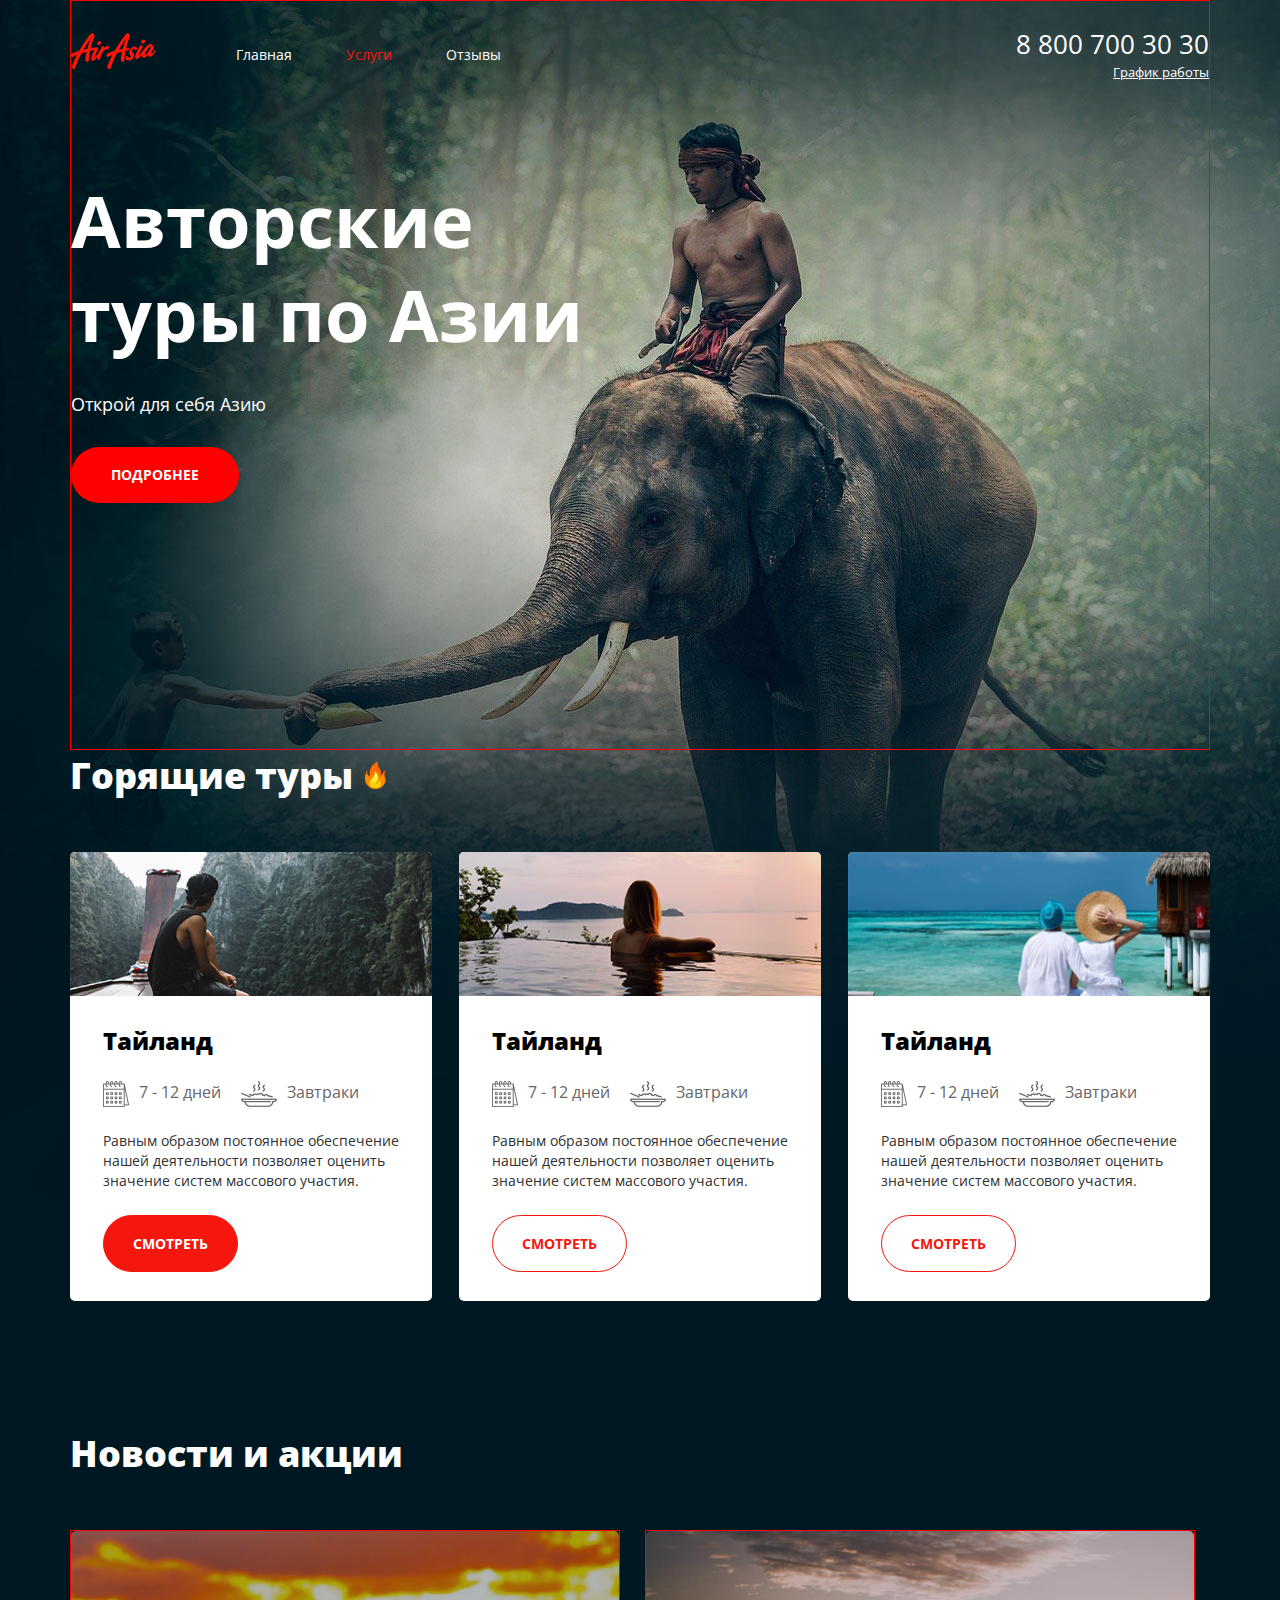
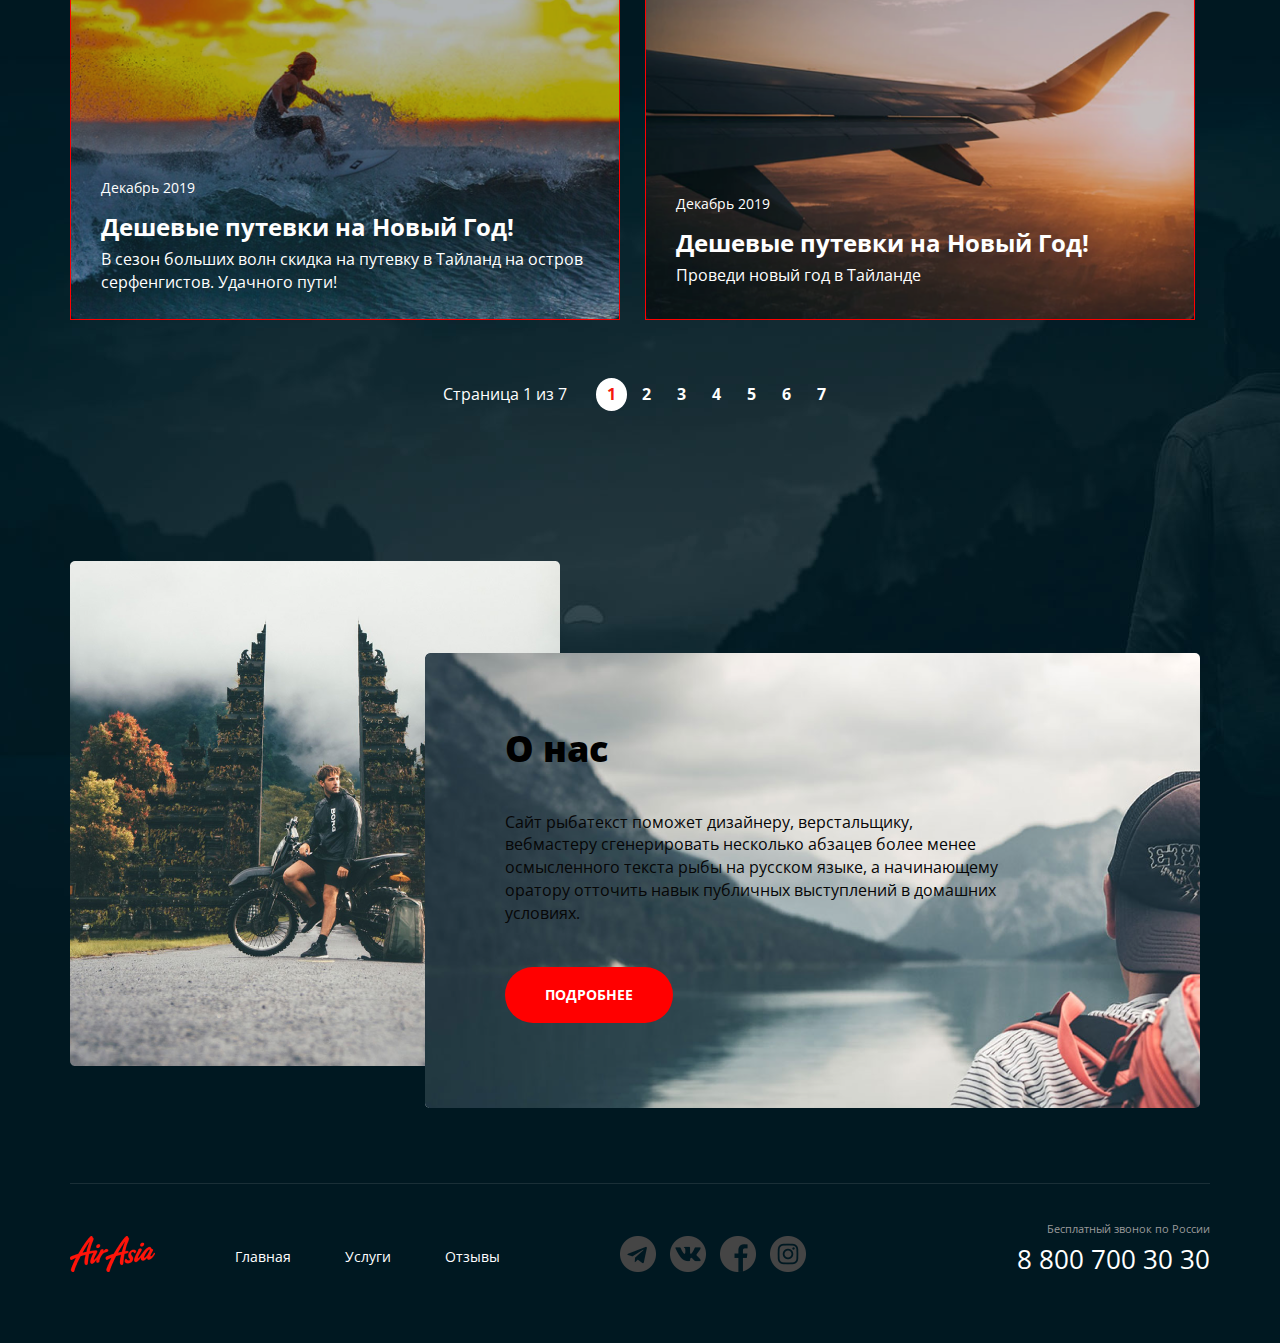
==== index.html @ 515c58cf "updated main.css" ====
<!doctype html>
<html lang="ru">

<head>
  <meta charset="utf-8">
  <meta http-equiv="X-UA-Compatible" content="IE=edge">
  <meta name="viewport" content="width=device-width, initial-scale=1.0">
  <title>Project 01 / AIR ASIA</title>
  <link rel="stylesheet" href="./normalize.css">
  <link rel="stylesheet" href="./main.css">
</head>

<body>

  <div class="wrapper">

    <div class="container promo__container">   
         
      <header  eader class="header">
        <div class="header__col">
          <div class="logo">
            <a href="./index.html" class="logo__link">
              <img src="./images/logo.png" alt="Asia" class="logo__img">
            </a>
          </div>
          <nav class="menu">
            <ul class="menu__list">
              <li class="menu__item"><a href="#" class="menu__link">Главная</a></li>
              <li class="menu__item menu__item--active"><a href="#" class="menu__link">Услуги</a></li>
              <li class="menu__item"><a href="#" class="menu__link">Отзывы</a></li>
            </ul>
          </nav>
        </div>
        <div class="header__col header__col--align--right">
          <address class="contacts">
            <a href="tel:+78007003030" class="contacts__phone">8 800 700 30 30</a>
            <div class="contacts__dropdown-title">График работы</div>
          </address>
        </div>

      </header>

      <div class="promo">
        <h1 class="promo__title">
          Авторские туры по Азии</h1>
        <div class="promo__subtitle">Открой для себя Азию</div>
        <div class="promo__button">
          <a href="#" class="button">Подробнее</a>
        </div>
      </div>

    </div>
    
    <main class="main-content">
      <section class="tours">
        <div class="container">
          <div class="tours__subheader">
            <h2 class="tours__subheader-title">Горящие туры</h2>
            <img src="./images/icon/hot.png" alt="Hot" class="tours__subheader-icon">
          </div>
          <ul class="tours__list">
            <li class="tours__item">
              <div class="tours__photo">
                <img src="./images/tours/tours-1.png" alt="Тайланд" class="tours__img">
              </div>
              <div class="tours__content">
                <h3 class="tours__subheader">Тайланд</h3>
                <div class="tours__block">
                  <div class="tours__elem">
                    <img src="./images/icon/calend.png" alt="Календарь" class="tours__elem-icon caled">
                    <p class="tours__elem-descr">7 - 12 дней</p>
                  </div>
                  <div class="tours__elem">
                    <img src="./images/icon/luch.png" alt="Завтраки" class="tours__elem-icon lunch">
                    <p class="tours__elem-descr">Завтраки</p>
                  </div>
                </div>
                <p class="tours__info">
                  Равным образом постоянное обеспечение нашей деятельности позволяет оценить значение систем массового участия.
                </p>
                <div class="tours__button tours__button--active">
                  <a href="#" class="button">Смотреть</a>
                </div>
              </div>
            </li>
            <li class="tours__item">
              <div class="tours__photo">
                <img src="./images/tours/tours-2.png" alt="Тайланд" class="tours__img">
              </div>
              <div class="tours__content">
                <h3 class="tours__subheader">Тайланд</h3>
                <div class="tours__block">
                  <div class="tours__elem">
                    <img src="./images/icon/calend.png" alt="Календарь" class="tours__elem-icon caled">
                    <p class="tours__elem-descr">7 - 12 дней</p>
                  </div>
                  <div class="tours__elem">
                    <img src="./images/icon/luch.png" alt="Завтраки" class="tours__elem-icon lunch">
                    <p class="tours__elem-descr">Завтраки</p>
                  </div>
                </div>
                <p class="tours__info">
                  Равным образом постоянное обеспечение нашей деятельности позволяет оценить значение систем массового участия.
                </p>
                <div class="tours__button">
                  <a href="#" class="button">Смотреть</a>
                </div>
              </div>
            </li>
            <li class="tours__item">
              <div class="tours__photo">
                <img src="./images/tours/tours-3.png" alt="Тайланд" class="tours__img">
              </div>
              <div class="tours__content">
                <h3 class="tours__subheader">Тайланд</h3>
                <div class="tours__block">
                  <div class="tours__elem">
                    <img src="./images/icon/calend.png" alt="Календарь" class="tours__elem-icon caled">
                    <p class="tours__elem-descr">7 - 12 дней</p>
                  </div>
                  <div class="tours__elem">
                    <img src="./images/icon/luch.png" alt="Завтраки" class="tours__elem-icon lunch">
                    <p class="tours__elem-descr">Завтраки</p>
                  </div>
                </div>
                <p class="tours__info">
                  Равным образом постоянное обеспечение нашей деятельности позволяет оценить значение систем массового участия.
                </p>
                <div class="tours__button">
                  <a href="#" class="button">Смотреть</a>
                </div>
              </div>
            </li>
          </ul>
        </div>
      </section>
      <section class="news">
        <div class="container">
          <h2 class="news__header">Новости и акции</h2>
          <ul class="news__list">
            <li class="news__item">
              <img src="./images/news/news-1.png" alt="Дешевые путевки на Новый Год!" class="news__pic">
              <div class="news__content">
                <div class="news__date">
                  <span class="news__date-month">Декабрь</span>
                  <span class="news__date-year">2019</span>
                </div>
                <div class="news__subheader">Дешевые путевки на Новый Год!</div>
                <div class="news__description">В сезон больших волн скидка на путевку в Тайланд на остров серфенгистов. Удачного пути!</div>
              </div>
            </li>
            <li class="news__item">
              <img src="./images/news/news-2.png" alt="Дешевые путевки на Новый Год!" class="news__pic">
              <div class="news__content">
                <div class="news__date">Декабрь 2019</div>
                <div class="news__subheader">Дешевые путевки на Новый Год!</div>
                <div class="news__description">Проведи новый год в Тайланде</div>
              </div>
            </li>
          </ul>
          <div class="paginator">
            <div class="paginator__pages">Страница 1 из 7</div>
            <ul class="paginator__list">
              <li class="paginator__item paginator__item--active"><a href="#" class="paginator__link">1</a></li>
              <li class="paginator__item"><a href="#" class="paginator__link">2</a></li>
              <li class="paginator__item"><a href="#" class="paginator__link">3</a></li>
              <li class="paginator__item"><a href="#" class="paginator__link">4</a></li>
              <li class="paginator__item"><a href="#" class="paginator__link">5</a></li>
              <li class="paginator__item"><a href="#" class="paginator__link">6</a></li>
              <li class="paginator__item"><a href="#" class="paginator__link">7</a></li>
            </ul>
          </div>
        </div>
      </section>
      <section class="about">
        <div class="container">
          <div class="about__img">
            <img src="./images/about/img-pic.png" alt="О нас" class="about__img-pic">
          </div>
          <div class="about__info">
            <h2 class="about__subheader">О нас</h2>
            <div class="about__text">
              Сайт рыбатекст поможет дизайнеру, верстальщику, вебмастеру сгенерировать несколько абзацев более менее осмысленного текста рыбы на русском языке, а начинающему оратору отточить навык публичных выступлений в домашних условиях. 
            </div>
            <div class="about__button">
                <a href="#" class="button">Подробнее</a>
            </div>
          </div>
        </div>
      </section>
    </main>

    <div class="container">
    <footer class="footer">
        <div class="logo">
          <a href="./index.html" class="logo__link">
            <img src="./images/logo.png" alt="Asia" class="logo__img">
          </a>
        </div>
        <nav class="menu">
          <ul class="menu__list">
            <li class="menu__item"><a href="#" class="menu__link">Главная</a></li>
            <li class="menu__item"><a href="#" class="menu__link">Услуги</a></li>
            <li class="menu__item"><a href="#" class="menu__link">Отзывы</a></li>
          </ul>
        </nav>
        <div class="social">
          <ul class="social__list">
            <li class="social__item">
              <a href="#" class="social__link"><img src="./images/icon/social/telegram.png" alt="telegram" class="social__pic telegram"></a>
            </li>
            <li class="social__item">
              <a href="#" class="social__link"><img src="./images/icon/social/vk.png" alt="vkontakte" class="social__pic vkontakte"></a>
            </li>
            <li class="social__item">
              <a href="#" class="social__link"><img src="./images/icon/social/f.png" alt="facebook" class="social__pic facebook"></a>
            </li>
            <li class="social__item">
              <a href="#" class="social__link"><img src="./images/icon/social/in.png" alt="instagram" class="social__pic instagram"></a>
            </li>
          </ul>
        </div>
        <address class="contacts">
          <div class="contacts__text">Бесплатный звонок по России</div>
          <a href="tel:+78007003030" class="contacts__phone">8 800 700 30 30</a>
        </address>
      </div>
    </footer>

  </div>

</body>

</html>
---- main.css ----
@import url('https://fonts.googleapis.com/css2?family=Open+Sans:wght@400;600;700&display=swap');

* {
    box-sizing: border-box;
}

body  {
  font: 400 16px/1.42 'Open Sans', Helvetica, sans-serif;
  -webkit-font-smoothing: antialiased; /* сглаживание шрифта */
  -moz-osx-smoothing: grayscale;
  color: #fff;
  background: #001821;
  margin: 0;
  height: 100%;
  width: 100%;
}

.wrapper {
    overflow: hidden;
    min-width: 1140px;
    height: 100%;
    width: 100%;
    background: url("./images/promo/bg.png") 50% 0, url("./images/about/bg.png") 50% 80%;
    background-repeat: no-repeat;
}

a {
    color: inherit; /* наследие */
}

ul {
    padding: 0;
    margin: 0;
}

ul li {
    list-style: none;
}

h1, h2, h3, h4, h5, h6, p {
    margin: 0;
    font-weight: normal;
}

h2 {
    color: #fff;
    font-weight: 900;
    font-size: 36px;
    margin-bottom: 51px;
}

h3 {
    color: #000;
    font-weight: 900;
    font-size: 24px;
    margin-bottom: 23px;
}

.button {
    color: #fff;
    font-size: 14px;
    background: red;
    font-weight: 700;
    border-radius: 35px;
    padding: 18px 40px;
    text-transform: uppercase;
    box-shadow: none;
    text-decoration: none;
    display: inline-block;
  }

  .button:hover {
    background: #F5170E;
  }

.container {
    margin: 0 auto;
    width: 1140px;
}

.promo__container {
    display: flex;
    flex-direction: column;
    justify-content: space-between; /* вообще не понятно */
    min-height: 750px;
    border: 1px solid red;
}

.header {
    padding-top: 25px;
    margin-bottom: 30px;
    display: flex;
    justify-content: space-between;
}

.header__col {
    display: flex;
    align-items: center;
}

.header__col--align--right {
    justify-content: flex-end;
}

.logo {
    margin-right: 80px;
}

.menu {

}

.contacts {

}

.menu__item {
    display: inline-block;
    vertical-align: middle;
    margin-right: 50px;
}

.menu__item--active .menu__link {
    color: #F5170E;
}

.menu__item:last-child {
    margin-right: 0;
}

.menu__link {
    font-size: 14px;
    text-decoration: none;
}

.menu__link:hover {
    color: #F5170E;
}

.contacts {
    font-style: normal;
    text-align: right;
}

.contacts__phone {
    text-decoration: none;
    font-size: 26px;
    margin-bottom: 4px;
}

.contacts__dropdown-title {
    font-size: 13px;
    text-decoration: underline;
}

.promo {
    width: 45%;
    margin-bottom: 246px;
}

.promo__title {
    font-size: 72px;
    font-weight: 700;
    line-height: 1.3;
    margin-bottom: 30px;
}

.promo__subtitle {
    font-size: 18px;
    margin-bottom: 30px;
}

.tours {
    margin-bottom: 127px;
}

.tours__subheader {
    display: flex;
    align-items: baseline;
}

.tours__subheader-title {
    margin-right: 12px;
}

.tours__photo {
    min-height: 142px;
}

.tours__img {
    /* width: 362px; */
}

.tours__block {
    display: flex;
    color: #666;
    margin-bottom: 24px;
}

.tours__info {
    color: #303030;
    font-size: 14px;
    margin-bottom: 24px;
}

.tours .button {
    padding: 18px 29px;
    background: #fff;
    border: 1px solid #F5170E;
    color: #F5170E;
    transition: .4s;
}

.tours .button:hover {
    background: #F5170E;
    color: #fff;
}

.tours__button--active .button {
    background: #F5170E;
    color: #fff;
}

.tours__list {
    display: flex;
    justify-content: space-between;
}

.tours__item {
    /* width: 362px; */
    width: calc(100% / 3 - 18px);
    min-height: 449px;
    background: #fff;
    color: #303030;
    border-radius: 5px;
}

.tours__content {
    padding: 22px 33px;
}

.tours__elem {
    display: flex;
    justify-content: space-between;
    vertical-align: middle;
    margin-right: 20px;
}

.tours__elem:last-child {
    margin-right: 0;
}

.tours__elem-icon {
    padding-right: 10px;
}

.news {
    margin-bottom: 150px;
}

.news__list {
    display: flex;
    margin-bottom: 58px;
}

.news__item {
    position: relative;
    width: 550px;
    margin-right: 25px;
    border: 1px solid red;
    /* background: url("./images/news/news-1.png") 0 50%; */
}

.news__item:last-child {
    margin-right: 0;
}

.news__pic {
    opacity: .8;
    display: block;
    width: 100%;
    height: 100%;
    object-fit: cover; /* почитать  */
}

.news__content {
    position: absolute;
    left: 0;
    right: 0;
    bottom: 0;
    padding: 25px 30px;
    min-height: 150px;
}

.news__date {
    font-size: 14px;
    margin-bottom: 12px;
}

.news__subheader {
    font-size: 24px;
    font-weight: 700;
    margin-bottom: 4px;
}

.news__description {
    font-size: 16px;
}

.paginator {
    text-align: center;
}

.paginator__pages, .paginator__list, .paginator__item {
    display: inline-block;
}

.paginator__pages {
    margin-right: 25px;
}

.paginator__link {
    display: inline-block;
    font-size: 16px;
    font-weight: 700;
    border-radius: 50%;
    background: transparent;
    color: #fff;
    padding: 5px 11px;
    text-decoration: none;
    transition: .4s;
}

.paginator__link:hover {
    color: #F5170E;
    background: #fff;
}

.paginator__item--active .paginator__link {
    color: #F5170E;
    background: #fff;
}

.about__img, .about__info {
    display: inline-block;
}

.about__info {
    background: #fff;
    color: #fff !important;
    width: 775px;
    min-height: 455px;
    border-radius: 5px;
    vertical-align: top;
    margin-left: -139px;
    margin-top: 92px;
    background-image: url("./images/about/img-bg.png");
    padding: 70px 80px;
}

.about {
    margin-bottom: 75px;
    background-position: top;
}

.about__subheader {
    color: #000;
    margin-bottom: 37px;
}

.about__text {
    font-size: 16px;
    color: #060606;
    width: 500px;
    margin-bottom: 43px;
}

.footer {
    border-top: 1px solid rgba(255, 255, 255, .1);
    height: 150px;
    position: relative;
    margin-bottom: 10px;
}

.footer .logo {
    position: absolute;
    left: 0;
    bottom: 55px;
}

.footer .menu {
    position: absolute;
    left: 165px;
    bottom: 65px;
}

.footer .social {
    position: absolute;
    left: 550px;
    bottom: 55px;
}

.social__item, .social__link {
    display: inline-block;
    margin-right: 5px;
}

.social__item:last-child {
    margin-right: 0;
}

.social__link:hover {
    opacity: .5;
}

.footer .contacts {
    position: absolute;
    right: 0;
    bottom: 55px;
}

.footer .contacts__text {
    color: #9A9A9A;
    font-size: 11px;
    margin-bottom: 4px;
}
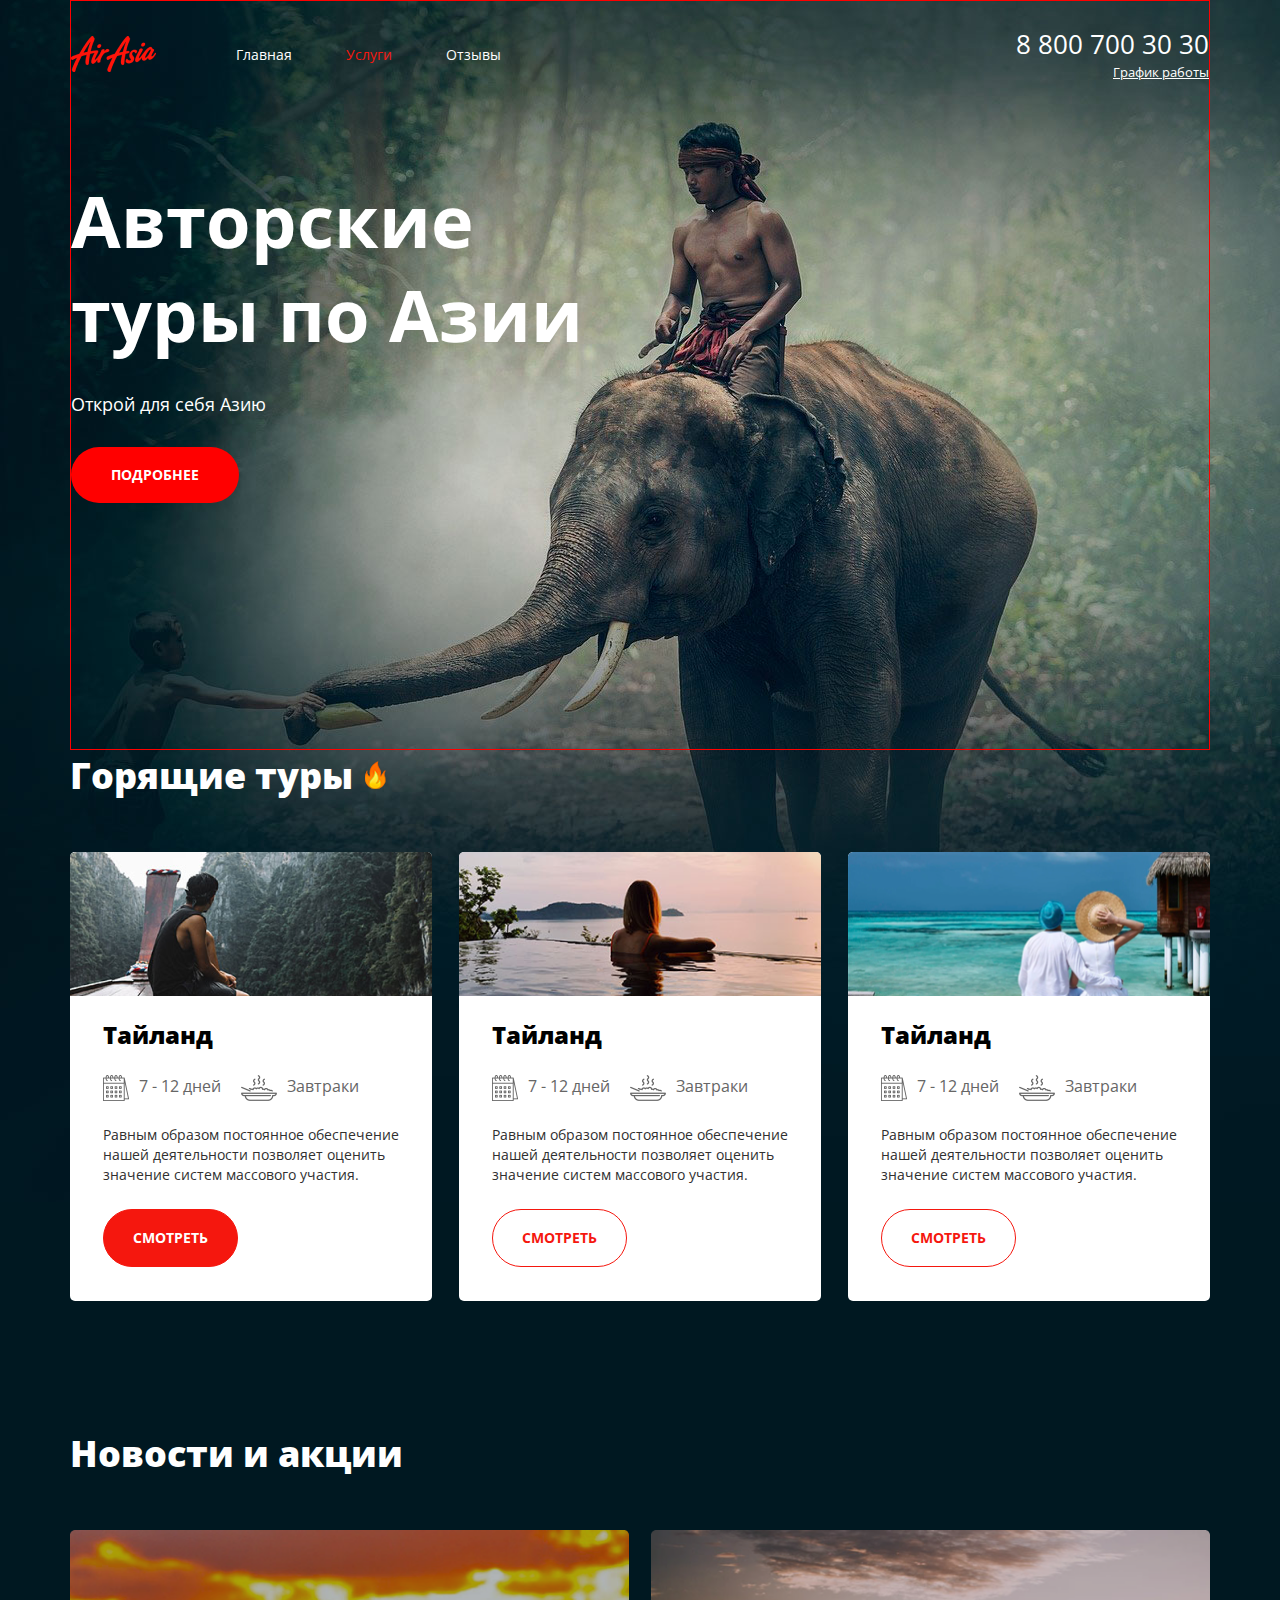
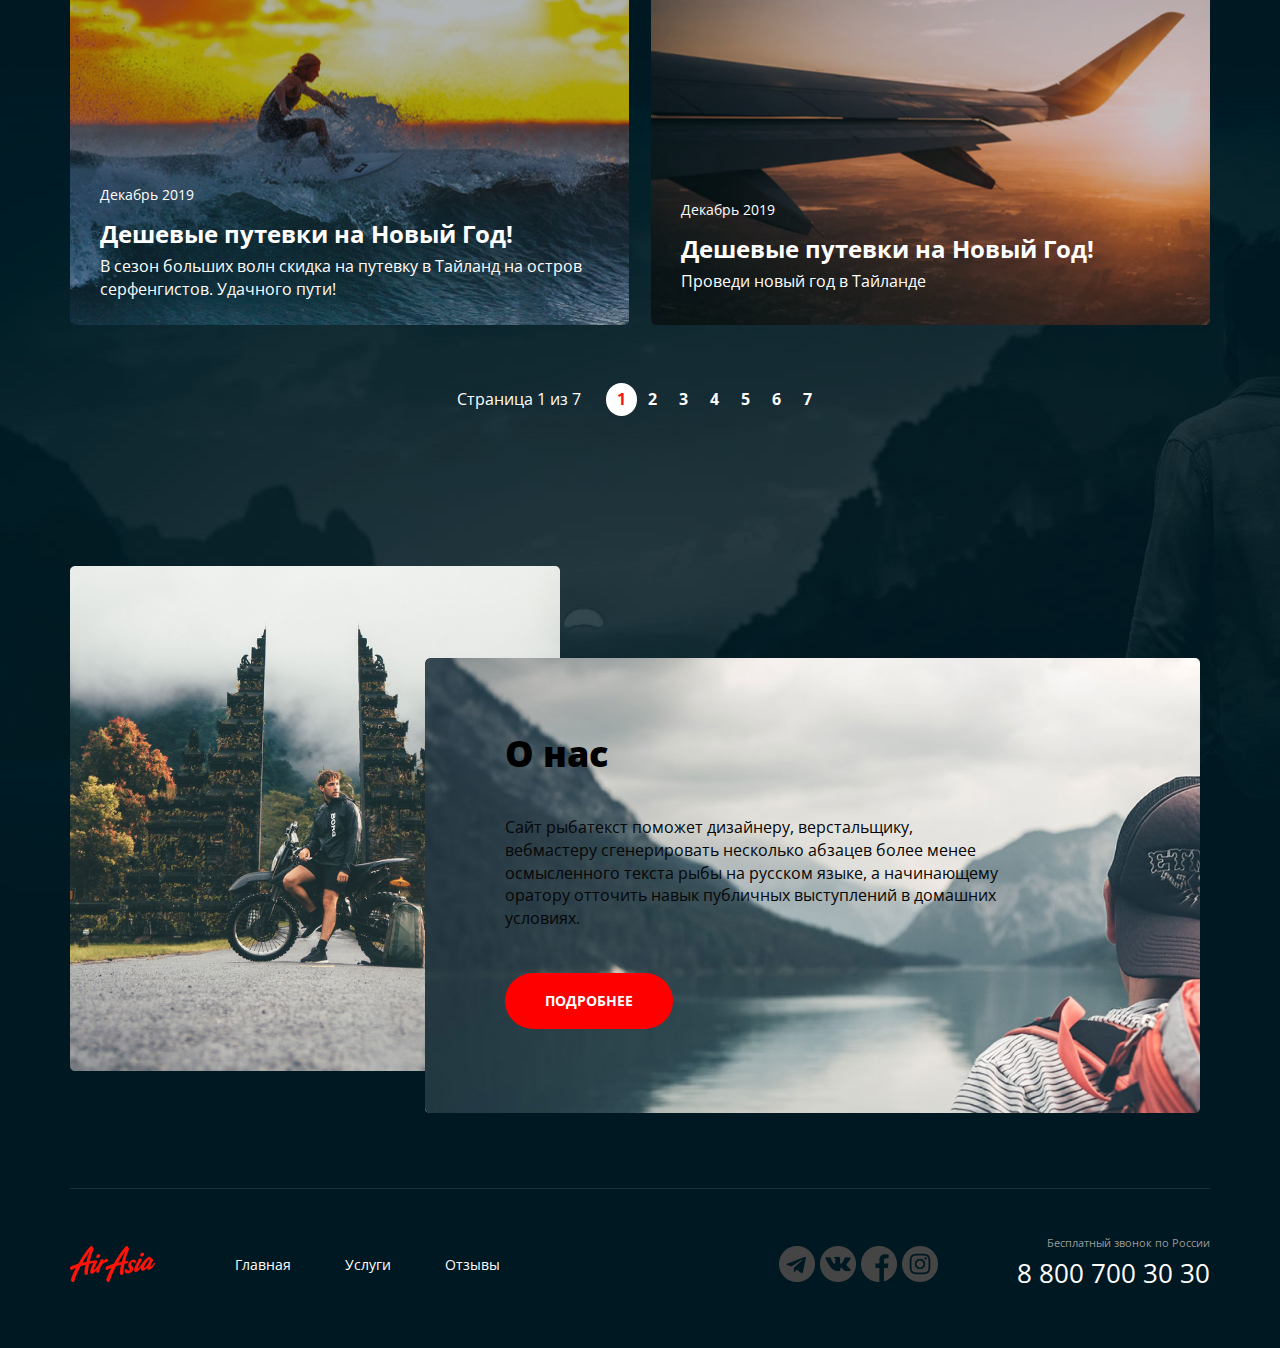
==== commit 868b90db: "ready 3 week" ====
--- a/index.html
+++ b/index.html
@@ -138,23 +138,23 @@
         <div class="container">
           <h2 class="news__header">Новости и акции</h2>
           <ul class="news__list">
-            <li class="news__item">
-              <img src="./images/news/news-1.png" alt="Дешевые путевки на Новый Год!" class="news__pic">
-              <div class="news__content">
-                <div class="news__date">
-                  <span class="news__date-month">Декабрь</span>
-                  <span class="news__date-year">2019</span>
-                </div>
-                <div class="news__subheader">Дешевые путевки на Новый Год!</div>
-                <div class="news__description">В сезон больших волн скидка на путевку в Тайланд на остров серфенгистов. Удачного пути!</div>
-              </div>
-            </li>
-            <li class="news__item">
-              <img src="./images/news/news-2.png" alt="Дешевые путевки на Новый Год!" class="news__pic">
-              <div class="news__content">
-                <div class="news__date">Декабрь 2019</div>
-                <div class="news__subheader">Дешевые путевки на Новый Год!</div>
-                <div class="news__description">Проведи новый год в Тайланде</div>
+            <li class="news__item single-news">
+              <img src="./images/news/news-1.png" alt="Дешевые путевки на Новый Год!" class="single-news__pic">
+              <div class="single-news__content">
+                <div class="single-news__date">
+                  <span class="single-news__date-month">Декабрь</span>
+                  <span class="single-news__date-year">2019</span>
+                </div>
+                <div class="single-news__subheader">Дешевые путевки на Новый Год!</div>
+                <div class="single-news__description">В сезон больших волн скидка на путевку в Тайланд на остров серфенгистов. Удачного пути!</div>
+              </div>
+            </li>
+            <li class="news__item single-news">
+              <img src="./images/news/news-2.png" alt="Дешевые путевки на Новый Год!" class="single-news__pic">
+              <div class="single-news__content">
+                <div class="single-news__date">Декабрь 2019</div>
+                <div class="single-news__subheader">Дешевые путевки на Новый Год!</div>
+                <div class="single-news__description">Проведи новый год в Тайланде</div>
               </div>
             </li>
           </ul>
@@ -192,6 +192,7 @@
 
     <div class="container">
     <footer class="footer">
+      <div class="footer__col">
         <div class="logo">
           <a href="./index.html" class="logo__link">
             <img src="./images/logo.png" alt="Asia" class="logo__img">
@@ -204,6 +205,8 @@
             <li class="menu__item"><a href="#" class="menu__link">Отзывы</a></li>
           </ul>
         </nav>
+      </div>
+      <div class="footer__col footer__col--align-right">
         <div class="social">
           <ul class="social__list">
             <li class="social__item">
--- a/main.css
+++ b/main.css
@@ -24,6 +24,10 @@
     background-repeat: no-repeat;
 }
 
+img {
+    display: block;
+    max-width: 100%;
+}
 a {
     color: inherit; /* наследие */
 }
@@ -106,14 +110,6 @@
     margin-right: 80px;
 }
 
-.menu {
-
-}
-
-.contacts {
-
-}
-
 .menu__item {
     display: inline-block;
     vertical-align: middle;
@@ -187,10 +183,6 @@
     min-height: 142px;
 }
 
-.tours__img {
-    /* width: 362px; */
-}
-
 .tours__block {
     display: flex;
     color: #666;
@@ -260,22 +252,28 @@
 
 .news__list {
     display: flex;
+    justify-content: space-between;
     margin-bottom: 58px;
 }
 
 .news__item {
+    width: 550px;
+    min-height: 394px;
+    margin-right: 2%;
+    flex: 1;
+}
+
+.single-news {
     position: relative;
-    width: 550px;
-    margin-right: 25px;
-    border: 1px solid red;
-    /* background: url("./images/news/news-1.png") 0 50%; */
+    border-radius: 4px;
+    overflow: hidden;
 }
 
 .news__item:last-child {
     margin-right: 0;
 }
 
-.news__pic {
+.single-news__pic {
     opacity: .8;
     display: block;
     width: 100%;
@@ -283,7 +281,7 @@
     object-fit: cover; /* почитать  */
 }
 
-.news__content {
+.single-news__content {
     position: absolute;
     left: 0;
     right: 0;
@@ -292,31 +290,38 @@
     min-height: 150px;
 }
 
-.news__date {
+.single-news__date {
     font-size: 14px;
     margin-bottom: 12px;
 }
 
-.news__subheader {
+.single-news__subheader {
     font-size: 24px;
     font-weight: 700;
     margin-bottom: 4px;
 }
 
-.news__description {
+.single-news__description {
     font-size: 16px;
 }
 
 .paginator {
-    text-align: center;
-}
-
-.paginator__pages, .paginator__list, .paginator__item {
-    display: inline-block;
+    display: flex;
+    justify-content: center;
+    align-items: center;
+}
+
+.paginator__list  {
+    display: flex;
+    align-items: center;
 }
 
 .paginator__pages {
     margin-right: 25px;
+}
+
+.paginator__item {
+    text-align: center;
 }
 
 .paginator__link {
@@ -378,49 +383,204 @@
 .footer {
     border-top: 1px solid rgba(255, 255, 255, .1);
     height: 150px;
-    position: relative;
     margin-bottom: 10px;
-}
-
-.footer .logo {
-    position: absolute;
-    left: 0;
-    bottom: 55px;
-}
-
-.footer .menu {
-    position: absolute;
-    left: 165px;
-    bottom: 65px;
-}
-
-.footer .social {
-    position: absolute;
-    left: 550px;
-    bottom: 55px;
-}
-
-.social__item, .social__link {
-    display: inline-block;
+    display: flex;
+    justify-content: space-between;
+    align-items: center;
+    margin-top: auto;
+}
+
+.footer__col {
+    display: flex;
+    align-items: center;
+    
+}
+
+.footer__col--align--right {
+    align-items: right;
+}
+
+.social {
+    margin-right: 74px;
+}
+
+.social__list {
+    display: flex;
+    justify-content: space-between;
+}
+
+.social__item {
     margin-right: 5px;
 }
 
-.social__item:last-child {
-    margin-right: 0;
-}
 
 .social__link:hover {
     opacity: .5;
-}
-
-.footer .contacts {
-    position: absolute;
-    right: 0;
-    bottom: 55px;
 }
 
 .footer .contacts__text {
     color: #9A9A9A;
     font-size: 11px;
     margin-bottom: 4px;
+}
+
+/* services page */
+
+.top-line {
+    min-height: 412px;
+    display: flex;
+    flex-direction: column;
+    padding-bottom: 24px;
+    background: url("./images/services/bg.jpg") right 20% top no-repeat;
+}
+
+.top-line__container {
+    flex: 1;
+    justify-content: space-between;
+    display: flex;
+    flex-direction: column;
+    justify-content: space-between;
+}
+
+.page-title {
+    font-size: 72px;
+    line-height: 1.1;
+    font-weight: 700;
+    margin-top: 20px;
+}
+
+.breadcrumbs__list {
+    display: flex;
+    align-items: center;
+}
+
+.breadcrumbs__item {
+    display: flex;
+    align-items: center;
+}
+
+.breadcrumbs__link {
+    color: #9A9A9A;
+    font-style: 14px;
+    font-weight: 700;
+}
+
+.breadcrumbs__item--active .breadcrumbs__link {
+    font-weight: normal;
+}
+
+.breadcrumbs__item:after {
+    content: "/";
+    color: #9A9A9A;
+}
+
+.breadcrumbs__item:last-child:after {
+    display: none;
+}
+
+.wrap-services {
+    background: none;
+}
+
+.page-content {
+    padding: 100px 0;
+    background: #fff;
+    color: #303030;
+}
+
+.service {
+    display: flex;
+    min-height: 300px;
+    border: 1px solid red;
+}
+
+.service__img {
+    width: 30%;
+    margin-right: 7%;
+}
+
+.service__content {
+    flex: 1;
+}
+
+.service__title {
+    color: #000;
+    margin: 0;
+    font-size: 36px;
+    margin-bottom: 28px;
+}
+
+.service__desc {
+    margin-bottom: 34px;
+}
+
+.wrap-services .paginator__link {
+    display: inline-block;
+    font-size: 16px;
+    font-weight: 700;
+    border-radius: 50%;
+    background: transparent;
+    color: #000;
+    padding: 5px 11px;
+    text-decoration: none;
+    transition: .4s;
+}
+
+.wrap-services .paginator__link:hover {
+    background: #F5170E;
+    color: #fff;
+}
+
+.wrap-services .paginator__item--active .paginator__link {
+    background: #F5170E;
+    color: #fff;
+}
+
+.partners {
+    background: #fff;
+    color: #000;
+    padding: 100px 0;
+}
+
+.partners__bg--grey {
+    background: #F4F5F5;
+}
+
+.partners__title {
+    color:#000;
+    font-size: 48px;
+    font-weight: 700;
+    margin-bottom: 50px;
+}
+
+.partners__list {
+    display: flex;
+    flex-wrap: wrap;
+
+}
+
+.partners__item {
+    /* margin-left: 0; */
+}
+
+.partners__item:nth-child(4n + 1) {
+    /* margin-left: 0; */
+}
+
+.partners__link {
+    text-decoration: none;
+    display: flex;
+    width: 275px;
+    height: 100px;
+    align-items: center;
+    justify-content: center;
+    filter: grayscale(80%);
+}
+
+.partners__link:hover {
+    filter: grayscale(0);
+}
+
+.footer-page {
+    height: 100px;
 }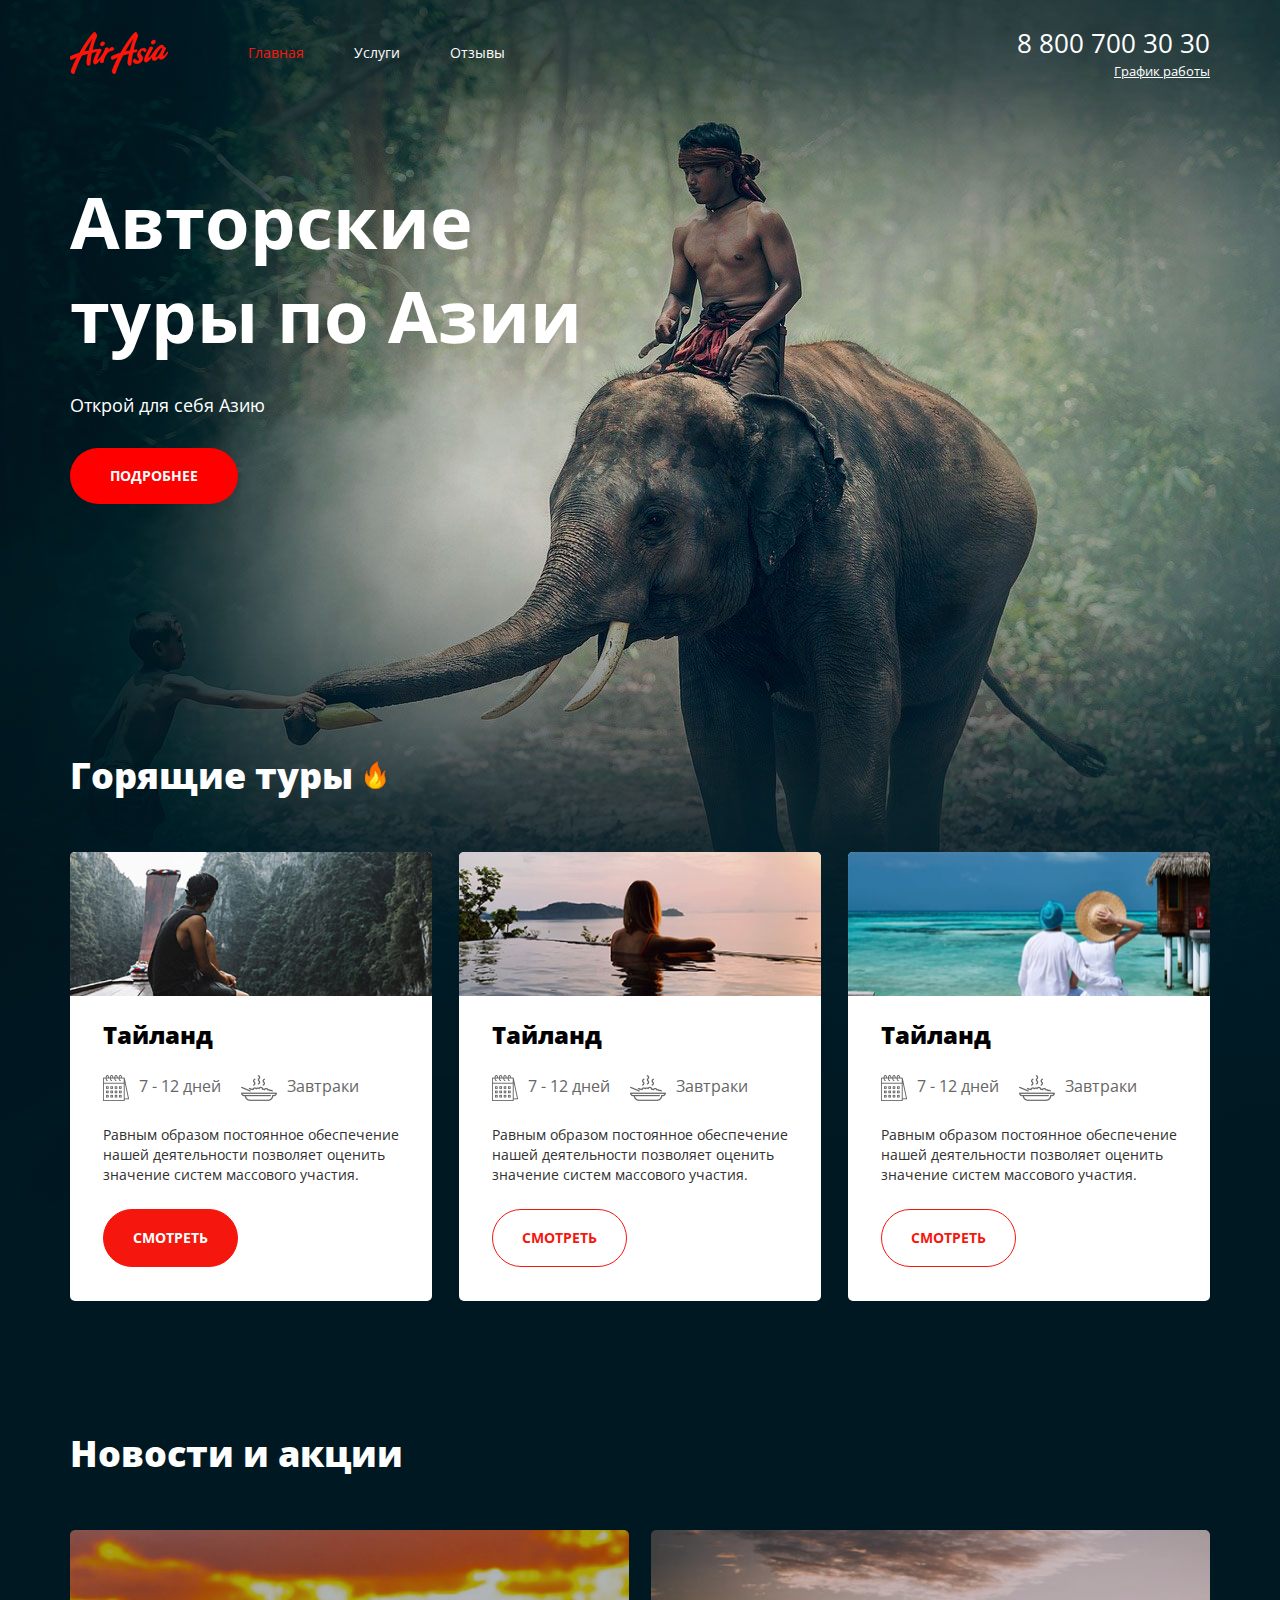
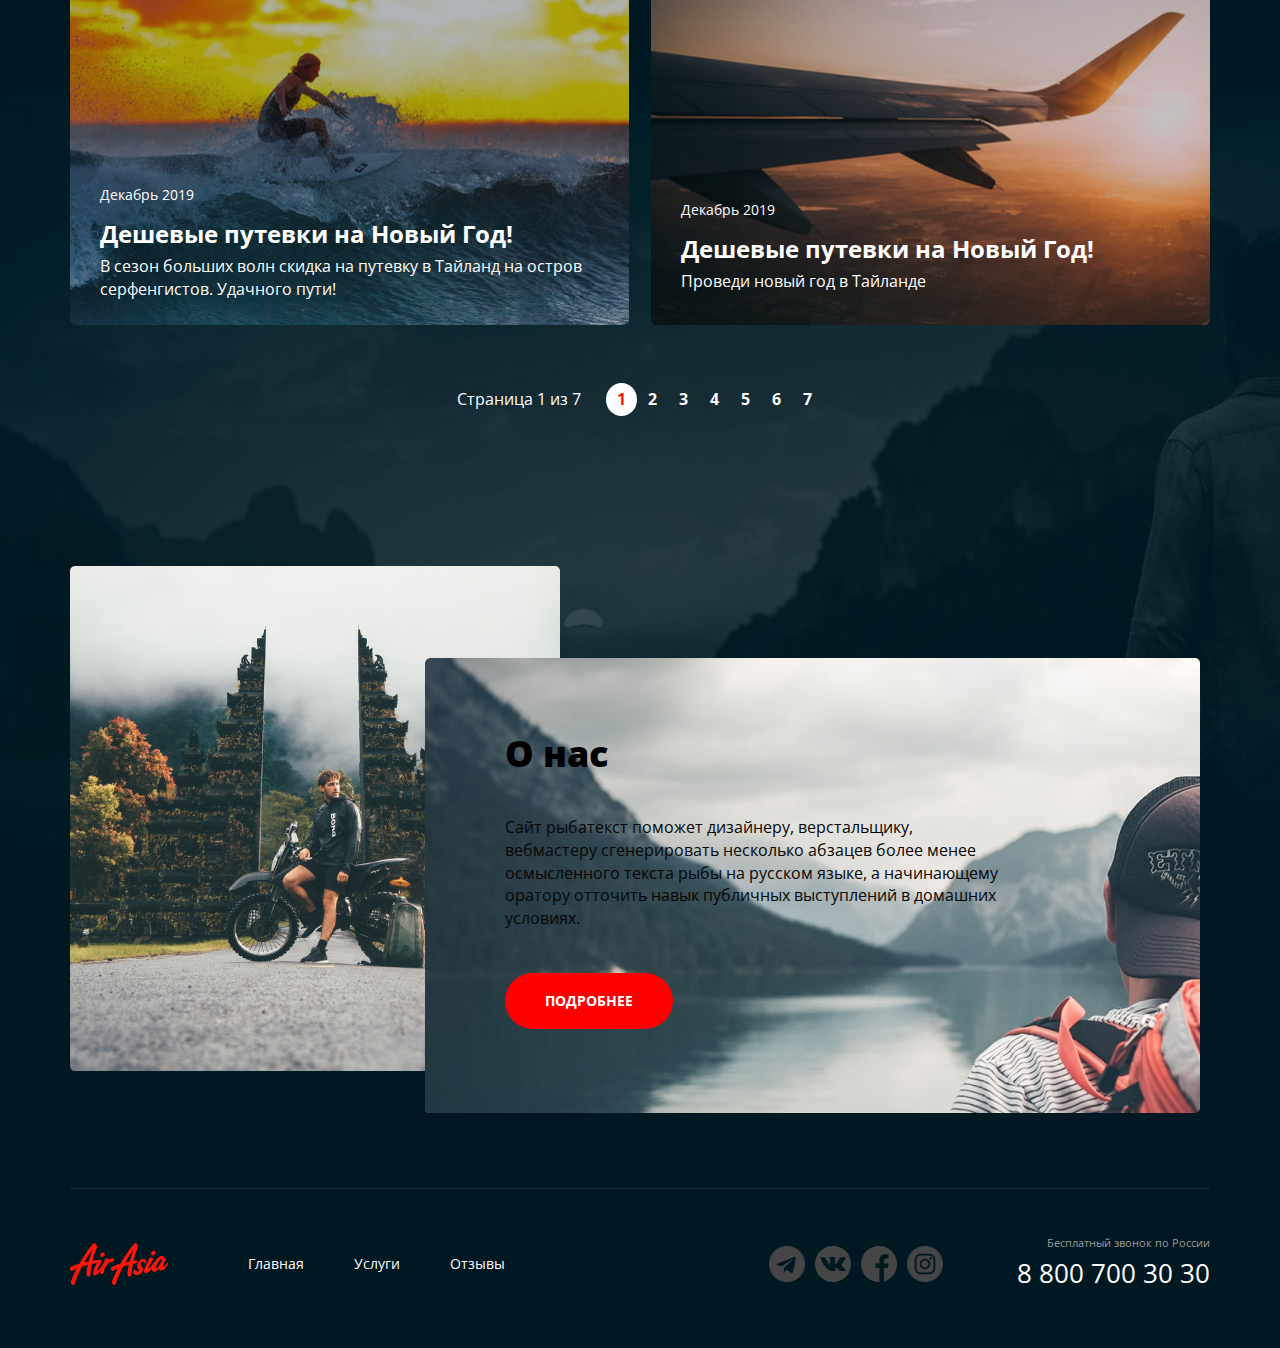
==== commit 37dda47d: "updated after Nick code-review" ====
--- a/index.html
+++ b/index.html
@@ -6,28 +6,25 @@
   <meta http-equiv="X-UA-Compatible" content="IE=edge">
   <meta name="viewport" content="width=device-width, initial-scale=1.0">
   <title>Project 01 / AIR ASIA</title>
-  <link rel="stylesheet" href="./normalize.css">
   <link rel="stylesheet" href="./main.css">
 </head>
 
 <body>
-
+  
   <div class="wrapper">
-
     <div class="container promo__container">   
-         
-      <header  eader class="header">
+      <header class="header">
         <div class="header__col">
           <div class="logo">
-            <a href="./index.html" class="logo__link">
+            <a href="./" class="logo__link">
               <img src="./images/logo.png" alt="Asia" class="logo__img">
             </a>
           </div>
           <nav class="menu">
             <ul class="menu__list">
-              <li class="menu__item"><a href="#" class="menu__link">Главная</a></li>
-              <li class="menu__item menu__item--active"><a href="#" class="menu__link">Услуги</a></li>
-              <li class="menu__item"><a href="#" class="menu__link">Отзывы</a></li>
+              <li class="menu__item menu__item--active"><a href="./" class="menu__link">Главная</a></li>
+              <li class="menu__item"><a href="./services.html" class="menu__link">Услуги</a></li>
+              <li class="menu__item"><a href="./feedback.html" class="menu__link">Отзывы</a></li>
             </ul>
           </nav>
         </div>
@@ -194,15 +191,15 @@
     <footer class="footer">
       <div class="footer__col">
         <div class="logo">
-          <a href="./index.html" class="logo__link">
+          <a href="./" class="logo__link">
             <img src="./images/logo.png" alt="Asia" class="logo__img">
           </a>
         </div>
         <nav class="menu">
           <ul class="menu__list">
-            <li class="menu__item"><a href="#" class="menu__link">Главная</a></li>
-            <li class="menu__item"><a href="#" class="menu__link">Услуги</a></li>
-            <li class="menu__item"><a href="#" class="menu__link">Отзывы</a></li>
+            <li class="menu__item"><a href="./" class="menu__link">Главная</a></li>
+            <li class="menu__item"><a href="./services.html" class="menu__link">Услуги</a></li>
+            <li class="menu__item"><a href="./feedback.html" class="menu__link">Отзывы</a></li>
           </ul>
         </nav>
       </div>
@@ -229,9 +226,7 @@
         </address>
       </div>
     </footer>
-
   </div>
 
 </body>
-
 </html>--- a/main.css
+++ b/main.css
@@ -1,586 +1,14 @@
-@import url('https://fonts.googleapis.com/css2?family=Open+Sans:wght@400;600;700&display=swap');
-
-* {
-    box-sizing: border-box;
-}
-
-body  {
-  font: 400 16px/1.42 'Open Sans', Helvetica, sans-serif;
-  -webkit-font-smoothing: antialiased; /* сглаживание шрифта */
-  -moz-osx-smoothing: grayscale;
-  color: #fff;
-  background: #001821;
-  margin: 0;
-  height: 100%;
-  width: 100%;
-}
-
-.wrapper {
-    overflow: hidden;
-    min-width: 1140px;
-    height: 100%;
-    width: 100%;
-    background: url("./images/promo/bg.png") 50% 0, url("./images/about/bg.png") 50% 80%;
-    background-repeat: no-repeat;
-}
-
-img {
-    display: block;
-    max-width: 100%;
-}
-a {
-    color: inherit; /* наследие */
-}
-
-ul {
-    padding: 0;
-    margin: 0;
-}
-
-ul li {
-    list-style: none;
-}
-
-h1, h2, h3, h4, h5, h6, p {
-    margin: 0;
-    font-weight: normal;
-}
-
-h2 {
-    color: #fff;
-    font-weight: 900;
-    font-size: 36px;
-    margin-bottom: 51px;
-}
-
-h3 {
-    color: #000;
-    font-weight: 900;
-    font-size: 24px;
-    margin-bottom: 23px;
-}
-
-.button {
-    color: #fff;
-    font-size: 14px;
-    background: red;
-    font-weight: 700;
-    border-radius: 35px;
-    padding: 18px 40px;
-    text-transform: uppercase;
-    box-shadow: none;
-    text-decoration: none;
-    display: inline-block;
-  }
-
-  .button:hover {
-    background: #F5170E;
-  }
-
-.container {
-    margin: 0 auto;
-    width: 1140px;
-}
-
-.promo__container {
-    display: flex;
-    flex-direction: column;
-    justify-content: space-between; /* вообще не понятно */
-    min-height: 750px;
-    border: 1px solid red;
-}
-
-.header {
-    padding-top: 25px;
-    margin-bottom: 30px;
-    display: flex;
-    justify-content: space-between;
-}
-
-.header__col {
-    display: flex;
-    align-items: center;
-}
-
-.header__col--align--right {
-    justify-content: flex-end;
-}
-
-.logo {
-    margin-right: 80px;
-}
-
-.menu__item {
-    display: inline-block;
-    vertical-align: middle;
-    margin-right: 50px;
-}
-
-.menu__item--active .menu__link {
-    color: #F5170E;
-}
-
-.menu__item:last-child {
-    margin-right: 0;
-}
-
-.menu__link {
-    font-size: 14px;
-    text-decoration: none;
-}
-
-.menu__link:hover {
-    color: #F5170E;
-}
-
-.contacts {
-    font-style: normal;
-    text-align: right;
-}
-
-.contacts__phone {
-    text-decoration: none;
-    font-size: 26px;
-    margin-bottom: 4px;
-}
-
-.contacts__dropdown-title {
-    font-size: 13px;
-    text-decoration: underline;
-}
-
-.promo {
-    width: 45%;
-    margin-bottom: 246px;
-}
-
-.promo__title {
-    font-size: 72px;
-    font-weight: 700;
-    line-height: 1.3;
-    margin-bottom: 30px;
-}
-
-.promo__subtitle {
-    font-size: 18px;
-    margin-bottom: 30px;
-}
-
-.tours {
-    margin-bottom: 127px;
-}
-
-.tours__subheader {
-    display: flex;
-    align-items: baseline;
-}
-
-.tours__subheader-title {
-    margin-right: 12px;
-}
-
-.tours__photo {
-    min-height: 142px;
-}
-
-.tours__block {
-    display: flex;
-    color: #666;
-    margin-bottom: 24px;
-}
-
-.tours__info {
-    color: #303030;
-    font-size: 14px;
-    margin-bottom: 24px;
-}
-
-.tours .button {
-    padding: 18px 29px;
-    background: #fff;
-    border: 1px solid #F5170E;
-    color: #F5170E;
-    transition: .4s;
-}
-
-.tours .button:hover {
-    background: #F5170E;
-    color: #fff;
-}
-
-.tours__button--active .button {
-    background: #F5170E;
-    color: #fff;
-}
-
-.tours__list {
-    display: flex;
-    justify-content: space-between;
-}
-
-.tours__item {
-    /* width: 362px; */
-    width: calc(100% / 3 - 18px);
-    min-height: 449px;
-    background: #fff;
-    color: #303030;
-    border-radius: 5px;
-}
-
-.tours__content {
-    padding: 22px 33px;
-}
-
-.tours__elem {
-    display: flex;
-    justify-content: space-between;
-    vertical-align: middle;
-    margin-right: 20px;
-}
-
-.tours__elem:last-child {
-    margin-right: 0;
-}
-
-.tours__elem-icon {
-    padding-right: 10px;
-}
-
-.news {
-    margin-bottom: 150px;
-}
-
-.news__list {
-    display: flex;
-    justify-content: space-between;
-    margin-bottom: 58px;
-}
-
-.news__item {
-    width: 550px;
-    min-height: 394px;
-    margin-right: 2%;
-    flex: 1;
-}
-
-.single-news {
-    position: relative;
-    border-radius: 4px;
-    overflow: hidden;
-}
-
-.news__item:last-child {
-    margin-right: 0;
-}
-
-.single-news__pic {
-    opacity: .8;
-    display: block;
-    width: 100%;
-    height: 100%;
-    object-fit: cover; /* почитать  */
-}
-
-.single-news__content {
-    position: absolute;
-    left: 0;
-    right: 0;
-    bottom: 0;
-    padding: 25px 30px;
-    min-height: 150px;
-}
-
-.single-news__date {
-    font-size: 14px;
-    margin-bottom: 12px;
-}
-
-.single-news__subheader {
-    font-size: 24px;
-    font-weight: 700;
-    margin-bottom: 4px;
-}
-
-.single-news__description {
-    font-size: 16px;
-}
-
-.paginator {
-    display: flex;
-    justify-content: center;
-    align-items: center;
-}
-
-.paginator__list  {
-    display: flex;
-    align-items: center;
-}
-
-.paginator__pages {
-    margin-right: 25px;
-}
-
-.paginator__item {
-    text-align: center;
-}
-
-.paginator__link {
-    display: inline-block;
-    font-size: 16px;
-    font-weight: 700;
-    border-radius: 50%;
-    background: transparent;
-    color: #fff;
-    padding: 5px 11px;
-    text-decoration: none;
-    transition: .4s;
-}
-
-.paginator__link:hover {
-    color: #F5170E;
-    background: #fff;
-}
-
-.paginator__item--active .paginator__link {
-    color: #F5170E;
-    background: #fff;
-}
-
-.about__img, .about__info {
-    display: inline-block;
-}
-
-.about__info {
-    background: #fff;
-    color: #fff !important;
-    width: 775px;
-    min-height: 455px;
-    border-radius: 5px;
-    vertical-align: top;
-    margin-left: -139px;
-    margin-top: 92px;
-    background-image: url("./images/about/img-bg.png");
-    padding: 70px 80px;
-}
-
-.about {
-    margin-bottom: 75px;
-    background-position: top;
-}
-
-.about__subheader {
-    color: #000;
-    margin-bottom: 37px;
-}
-
-.about__text {
-    font-size: 16px;
-    color: #060606;
-    width: 500px;
-    margin-bottom: 43px;
-}
-
-.footer {
-    border-top: 1px solid rgba(255, 255, 255, .1);
-    height: 150px;
-    margin-bottom: 10px;
-    display: flex;
-    justify-content: space-between;
-    align-items: center;
-    margin-top: auto;
-}
-
-.footer__col {
-    display: flex;
-    align-items: center;
-    
-}
-
-.footer__col--align--right {
-    align-items: right;
-}
-
-.social {
-    margin-right: 74px;
-}
-
-.social__list {
-    display: flex;
-    justify-content: space-between;
-}
-
-.social__item {
-    margin-right: 5px;
-}
-
-
-.social__link:hover {
-    opacity: .5;
-}
-
-.footer .contacts__text {
-    color: #9A9A9A;
-    font-size: 11px;
-    margin-bottom: 4px;
-}
-
-/* services page */
-
-.top-line {
-    min-height: 412px;
-    display: flex;
-    flex-direction: column;
-    padding-bottom: 24px;
-    background: url("./images/services/bg.jpg") right 20% top no-repeat;
-}
-
-.top-line__container {
-    flex: 1;
-    justify-content: space-between;
-    display: flex;
-    flex-direction: column;
-    justify-content: space-between;
-}
-
-.page-title {
-    font-size: 72px;
-    line-height: 1.1;
-    font-weight: 700;
-    margin-top: 20px;
-}
-
-.breadcrumbs__list {
-    display: flex;
-    align-items: center;
-}
-
-.breadcrumbs__item {
-    display: flex;
-    align-items: center;
-}
-
-.breadcrumbs__link {
-    color: #9A9A9A;
-    font-style: 14px;
-    font-weight: 700;
-}
-
-.breadcrumbs__item--active .breadcrumbs__link {
-    font-weight: normal;
-}
-
-.breadcrumbs__item:after {
-    content: "/";
-    color: #9A9A9A;
-}
-
-.breadcrumbs__item:last-child:after {
-    display: none;
-}
-
-.wrap-services {
-    background: none;
-}
-
-.page-content {
-    padding: 100px 0;
-    background: #fff;
-    color: #303030;
-}
-
-.service {
-    display: flex;
-    min-height: 300px;
-    border: 1px solid red;
-}
-
-.service__img {
-    width: 30%;
-    margin-right: 7%;
-}
-
-.service__content {
-    flex: 1;
-}
-
-.service__title {
-    color: #000;
-    margin: 0;
-    font-size: 36px;
-    margin-bottom: 28px;
-}
-
-.service__desc {
-    margin-bottom: 34px;
-}
-
-.wrap-services .paginator__link {
-    display: inline-block;
-    font-size: 16px;
-    font-weight: 700;
-    border-radius: 50%;
-    background: transparent;
-    color: #000;
-    padding: 5px 11px;
-    text-decoration: none;
-    transition: .4s;
-}
-
-.wrap-services .paginator__link:hover {
-    background: #F5170E;
-    color: #fff;
-}
-
-.wrap-services .paginator__item--active .paginator__link {
-    background: #F5170E;
-    color: #fff;
-}
-
-.partners {
-    background: #fff;
-    color: #000;
-    padding: 100px 0;
-}
-
-.partners__bg--grey {
-    background: #F4F5F5;
-}
-
-.partners__title {
-    color:#000;
-    font-size: 48px;
-    font-weight: 700;
-    margin-bottom: 50px;
-}
-
-.partners__list {
-    display: flex;
-    flex-wrap: wrap;
-
-}
-
-.partners__item {
-    /* margin-left: 0; */
-}
-
-.partners__item:nth-child(4n + 1) {
-    /* margin-left: 0; */
-}
-
-.partners__link {
-    text-decoration: none;
-    display: flex;
-    width: 275px;
-    height: 100px;
-    align-items: center;
-    justify-content: center;
-    filter: grayscale(80%);
-}
-
-.partners__link:hover {
-    filter: grayscale(0);
-}
-
-.footer-page {
-    height: 100px;
-}+@import url(./css/layout/normalize.css);
+@import url(./css/layout/fonts.css);
+@import url(./css/layout/base.css);
+@import url(./css/blocks/header.css);
+@import url(./css/blocks/menu.css);
+@import url(./css/blocks/contacts.css);
+@import url(./css/blocks/promo.css);
+@import url(./css/blocks/tours.css);
+@import url(./css/blocks/news.css);
+@import url(./css/blocks/paginator.css);
+@import url(./css/blocks/about.css);
+@import url(./css/blocks/social.css);
+@import url(./css/blocks/footer.css);
+@import url(./css/pages/services.css);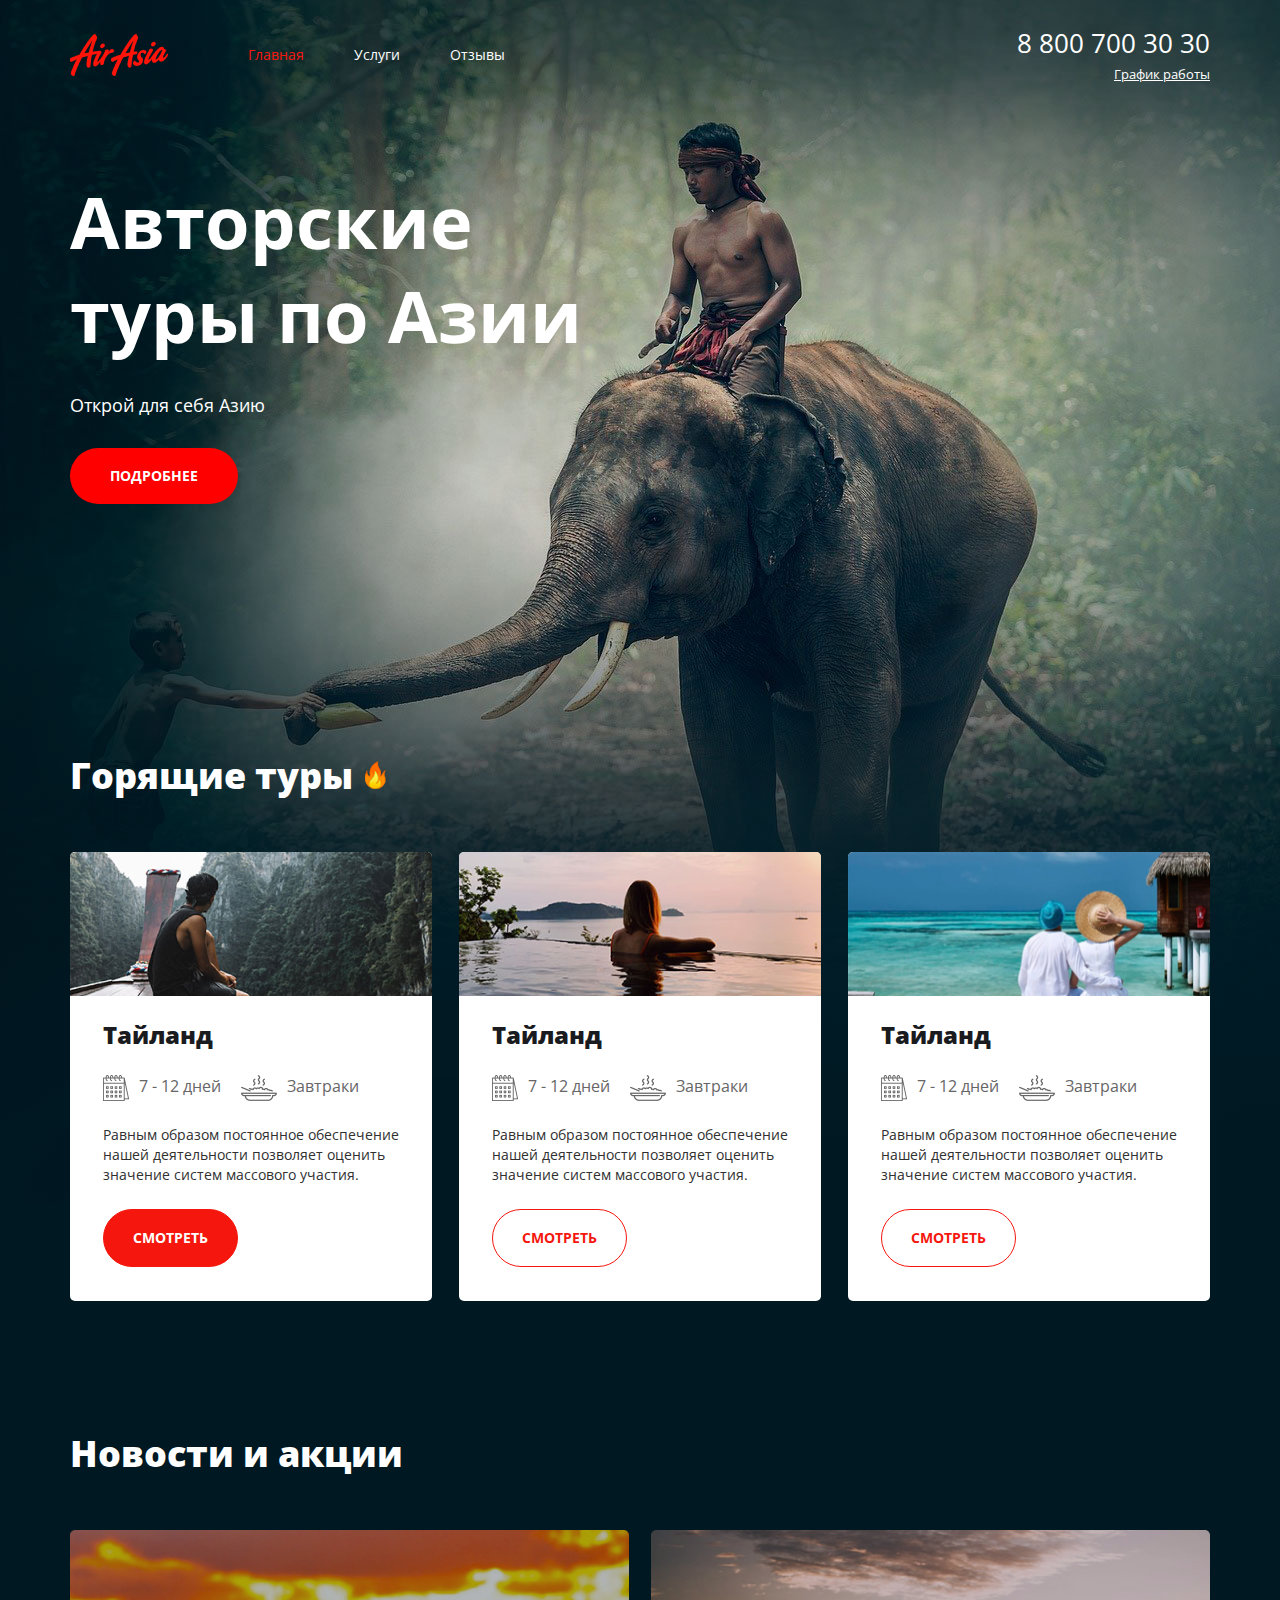
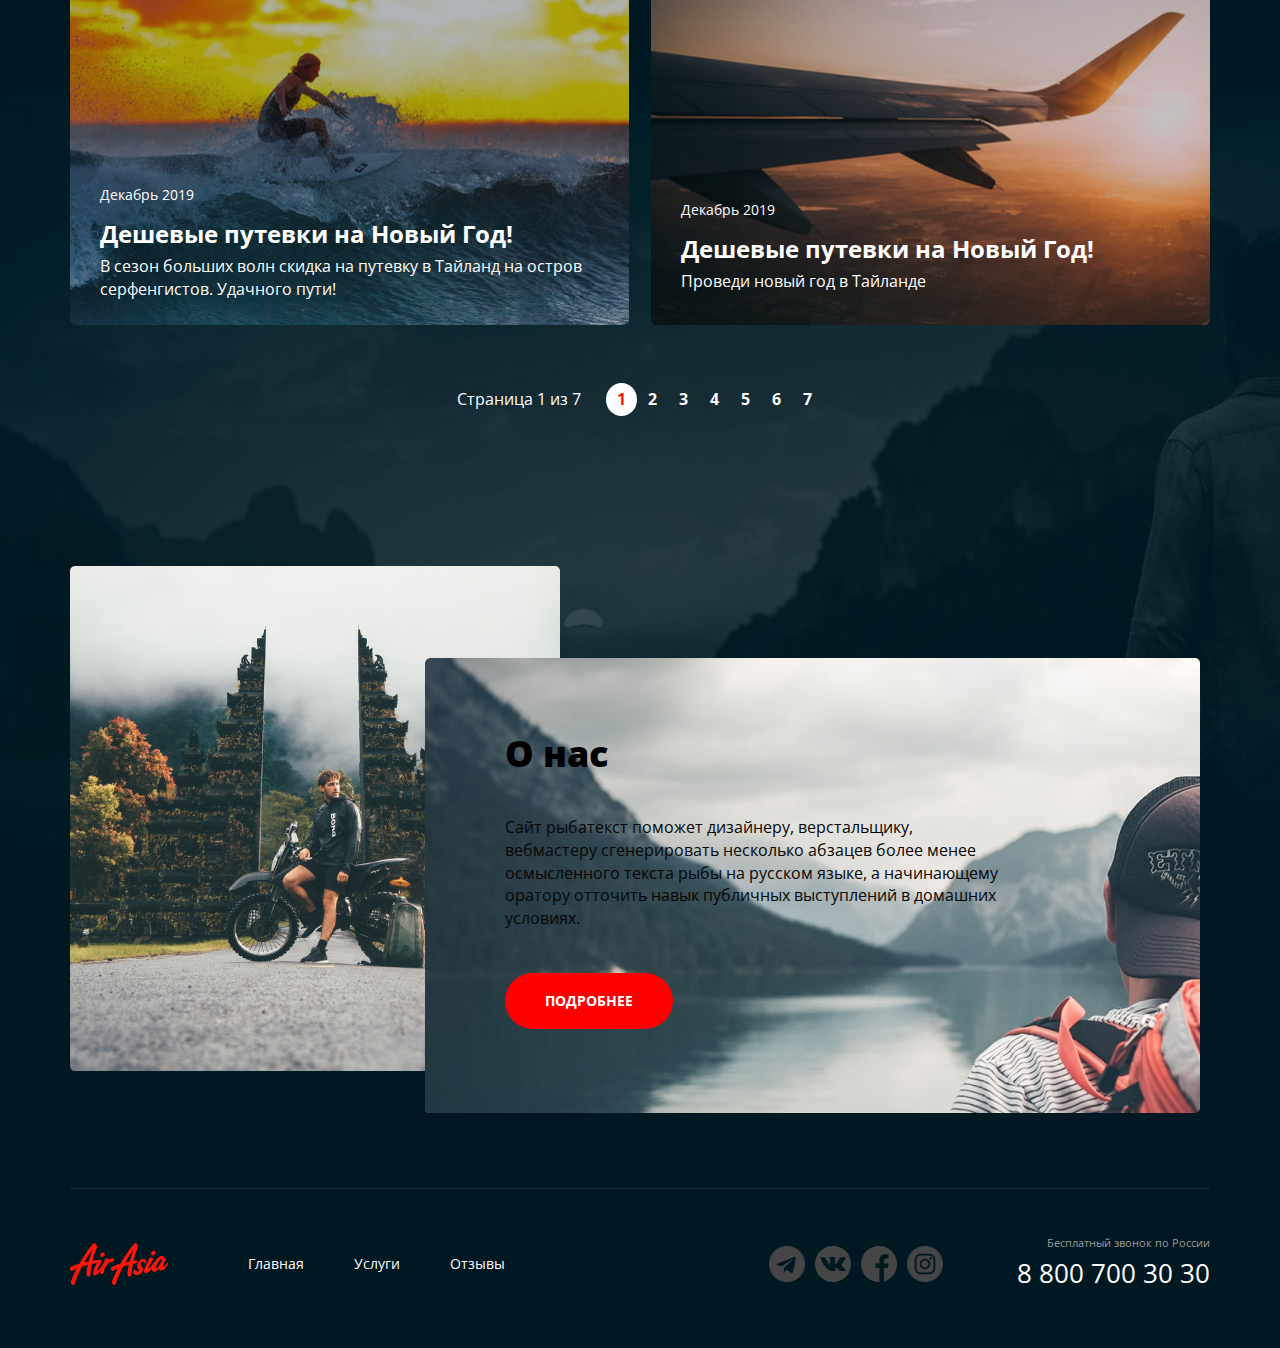
==== commit e83bdb15: "4 week ver2" ====
--- a/index.html
+++ b/index.html
@@ -31,7 +31,14 @@
         <div class="header__col header__col--align--right">
           <address class="contacts">
             <a href="tel:+78007003030" class="contacts__phone">8 800 700 30 30</a>
-            <div class="contacts__dropdown-title">График работы</div>
+            <div class="contacts__dropdown">
+              <a href="#" class="contacts__dropdown-link">График работы</a>
+              <div class="contacts__dropdown-menu">
+                <p>пн-вс: 09:00 - 20:00</p>
+                <p>Обед: 14:00-14:30</p>
+                <div class="contacts__dropdown-triangle"></div>
+              </div>
+            </div>
           </address>
         </div>
 
--- a/main.css
+++ b/main.css
@@ -1,5 +1,5 @@
 @import url(./css/layout/normalize.css);
-@import url(./css/layout/fonts.css);
+@import url('https://fonts.googleapis.com/css2?family=Open+Sans:wght@400;600;700&display=swap');
 @import url(./css/layout/base.css);
 @import url(./css/blocks/header.css);
 @import url(./css/blocks/menu.css);
@@ -11,4 +11,6 @@
 @import url(./css/blocks/about.css);
 @import url(./css/blocks/social.css);
 @import url(./css/blocks/footer.css);
-@import url(./css/pages/services.css);+@import url(./css/pages/services.css);
+@import url(./css/pages/welcome.css);
+@import url(./css/pages/feedback.css);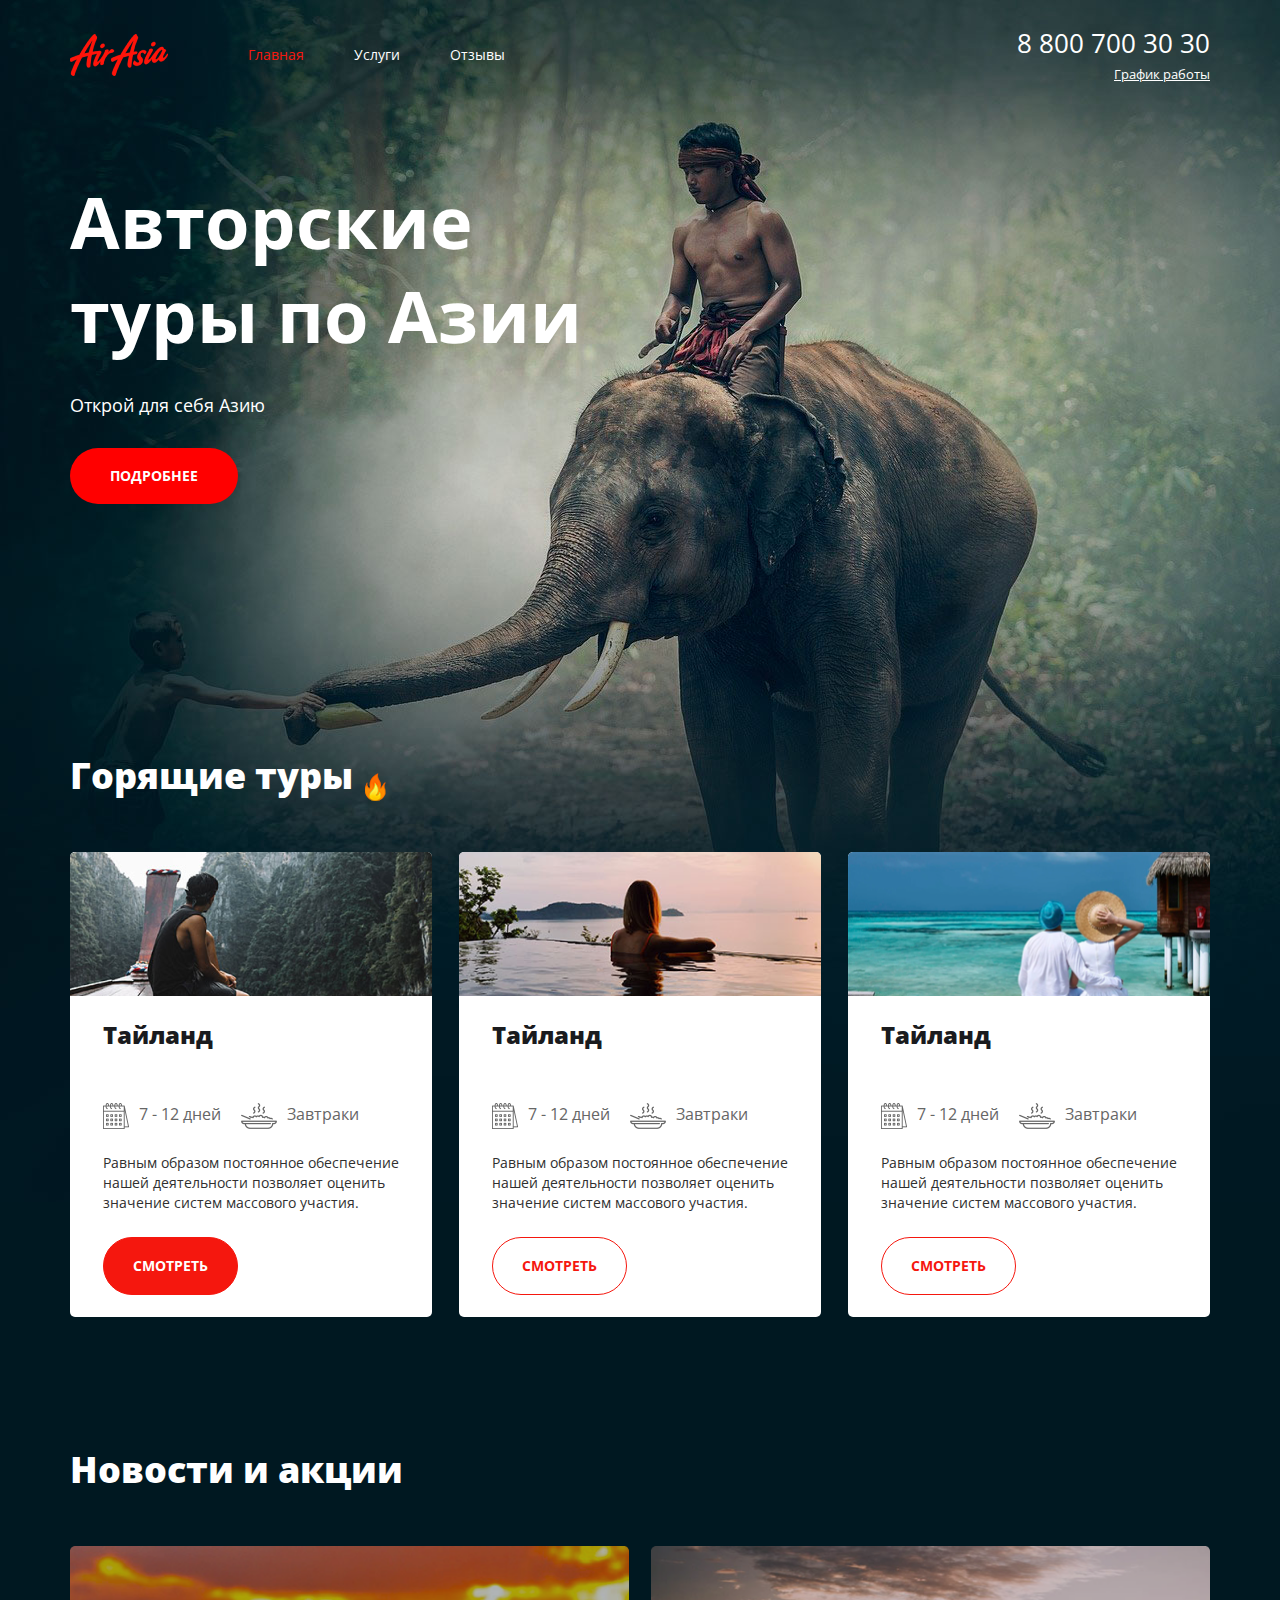
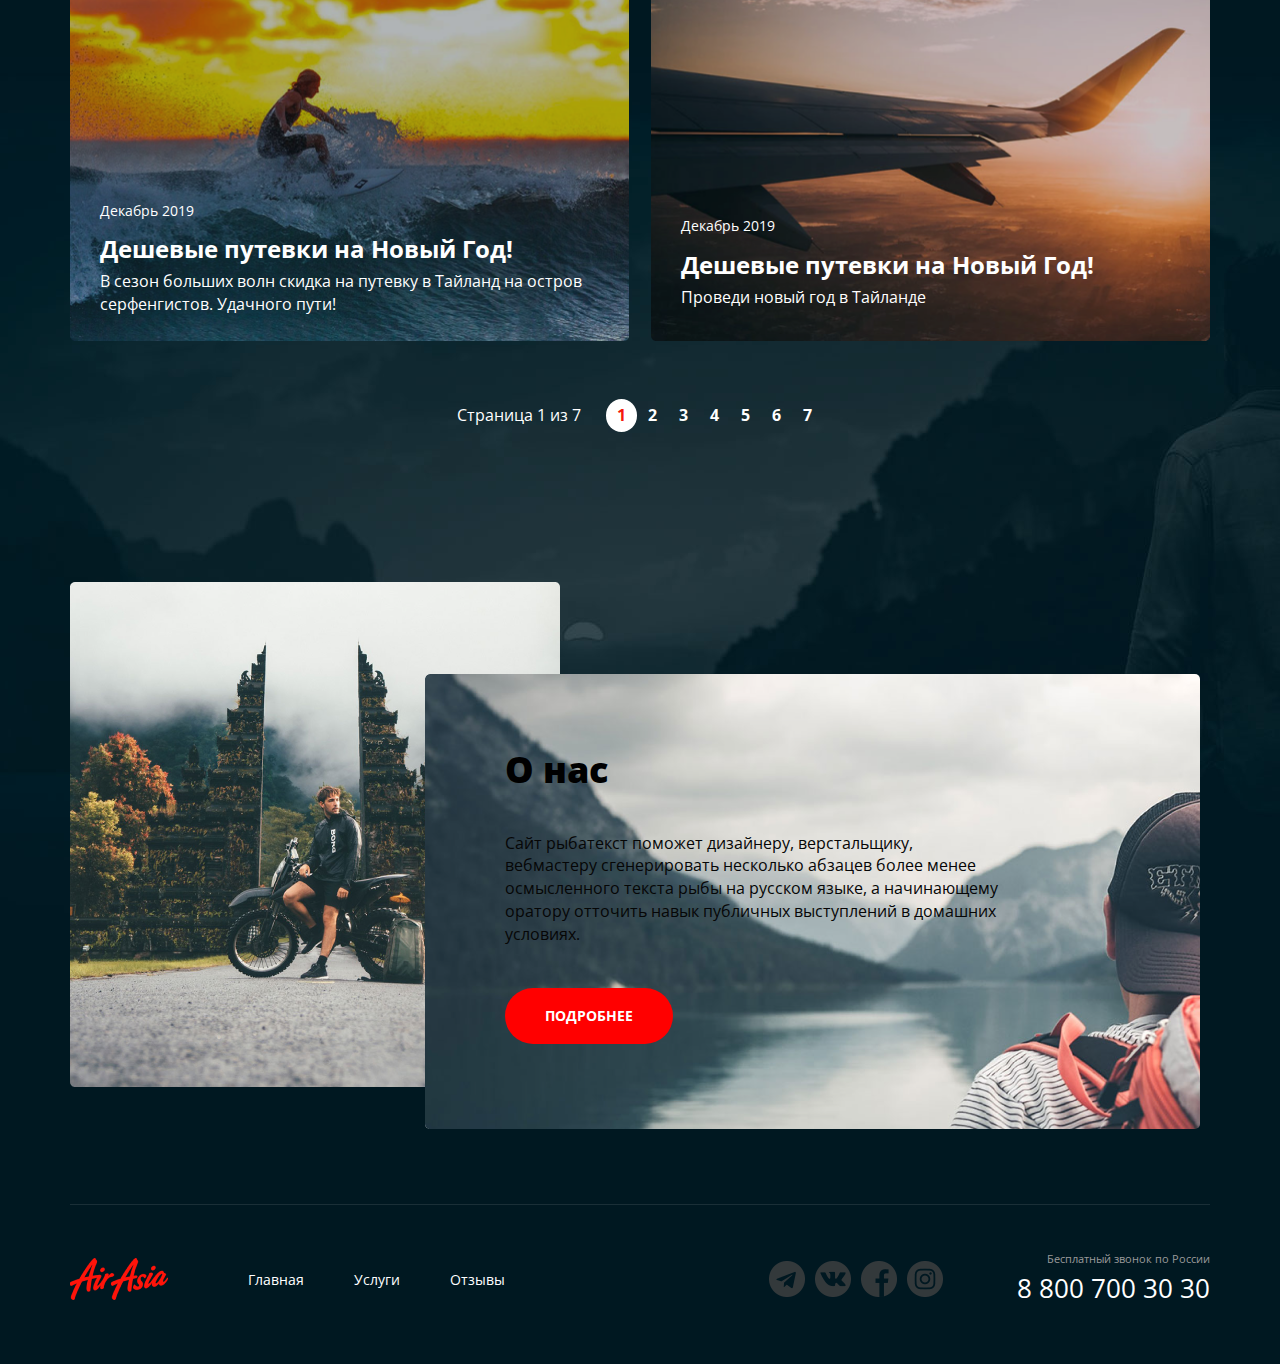
==== commit 3f4913a7: "added css sprites social" ====
--- a/index.html
+++ b/index.html
@@ -60,7 +60,7 @@
         <div class="container">
           <div class="tours__subheader">
             <h2 class="tours__subheader-title">Горящие туры</h2>
-            <img src="./images/icon/hot.png" alt="Hot" class="tours__subheader-icon">
+            <!-- <img src="./images/icon/hot.png" alt="Hot" class="tours__subheader-icon"> -->
           </div>
           <ul class="tours__list">
             <li class="tours__item">
@@ -214,16 +214,24 @@
         <div class="social">
           <ul class="social__list">
             <li class="social__item">
-              <a href="#" class="social__link"><img src="./images/icon/social/telegram.png" alt="telegram" class="social__pic telegram"></a>
-            </li>
-            <li class="social__item">
-              <a href="#" class="social__link"><img src="./images/icon/social/vk.png" alt="vkontakte" class="social__pic vkontakte"></a>
-            </li>
-            <li class="social__item">
-              <a href="#" class="social__link"><img src="./images/icon/social/f.png" alt="facebook" class="social__pic facebook"></a>
-            </li>
-            <li class="social__item">
-              <a href="#" class="social__link"><img src="./images/icon/social/in.png" alt="instagram" class="social__pic instagram"></a>
+              <a href="#" class="social__link">
+                <div class="social__icon telegram"></div>
+              </a>
+            </li>
+            <li class="social__item">
+              <a href="#" class="social__link">
+                <div class="social__icon vkontakte"></div>
+              </a>
+            </li>
+            <li class="social__item">
+              <a href="#" class="social__link">
+                <div class="social__icon facebook"></div>
+              </a>
+            </li>
+            <li class="social__item">
+              <a href="#" class="social__link">
+                <div class="social__icon instagram"></div>
+              </a>
             </li>
           </ul>
         </div>
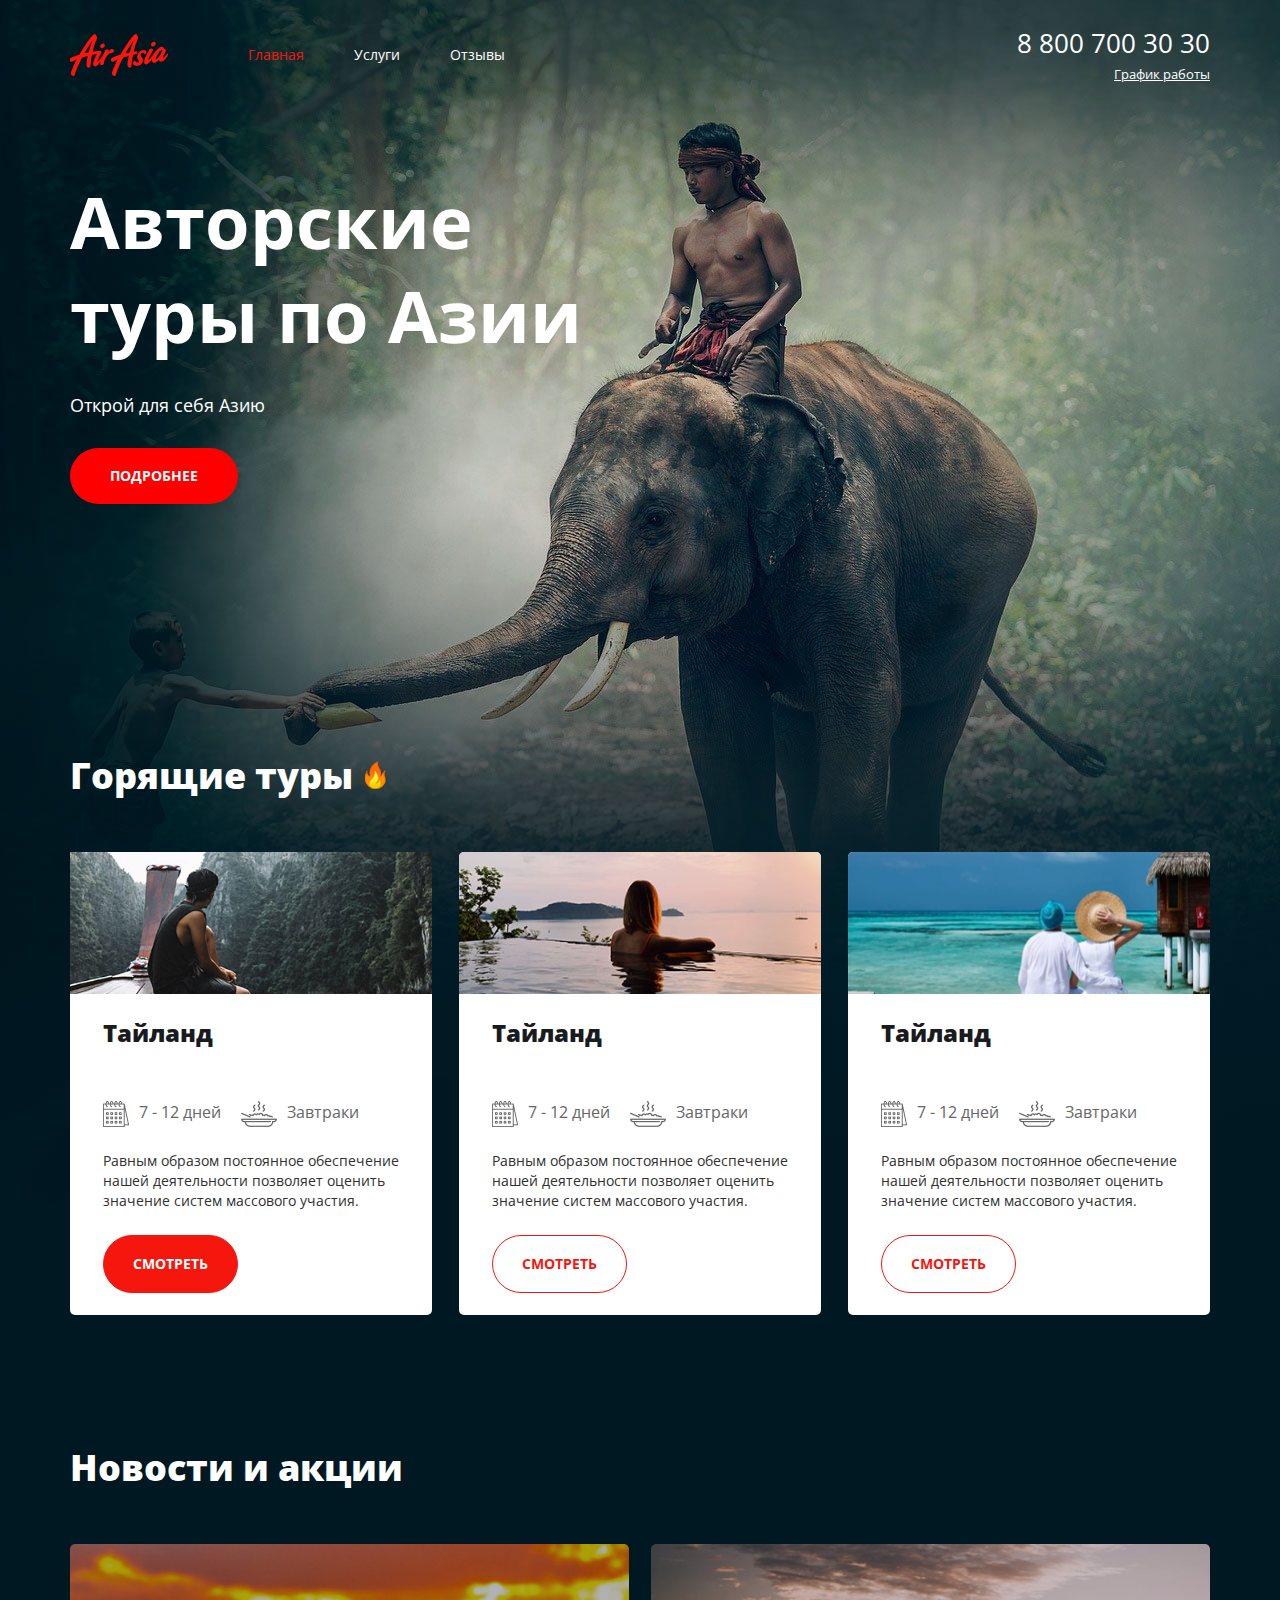
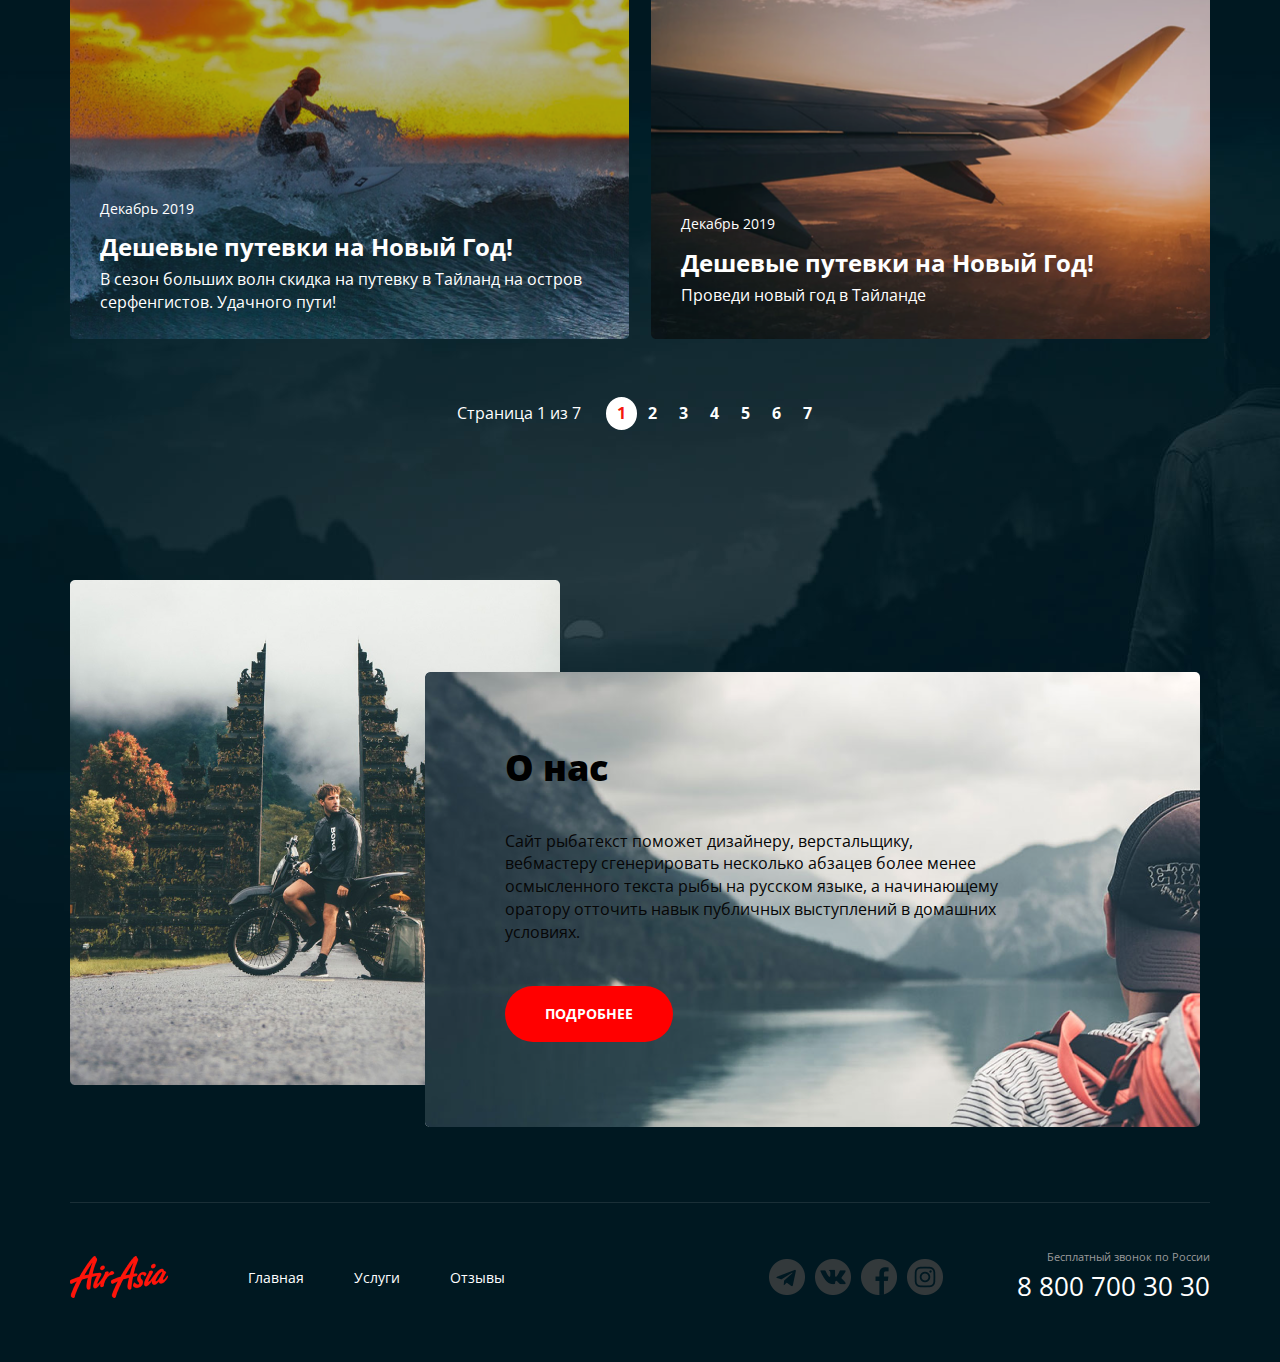
==== commit ab2a8ce8: "added class .tours__img" ====
--- a/index.html
+++ b/index.html
@@ -60,12 +60,11 @@
         <div class="container">
           <div class="tours__subheader">
             <h2 class="tours__subheader-title">Горящие туры</h2>
-            <!-- <img src="./images/icon/hot.png" alt="Hot" class="tours__subheader-icon"> -->
           </div>
           <ul class="tours__list">
             <li class="tours__item">
               <div class="tours__photo">
-                <img src="./images/tours/tours-1.png" alt="Тайланд" class="tours__img">
+                <img src="./images/tours/tours-1.jpeg" alt="Тайланд" class="tours__img">
               </div>
               <div class="tours__content">
                 <h3 class="tours__subheader">Тайланд</h3>
